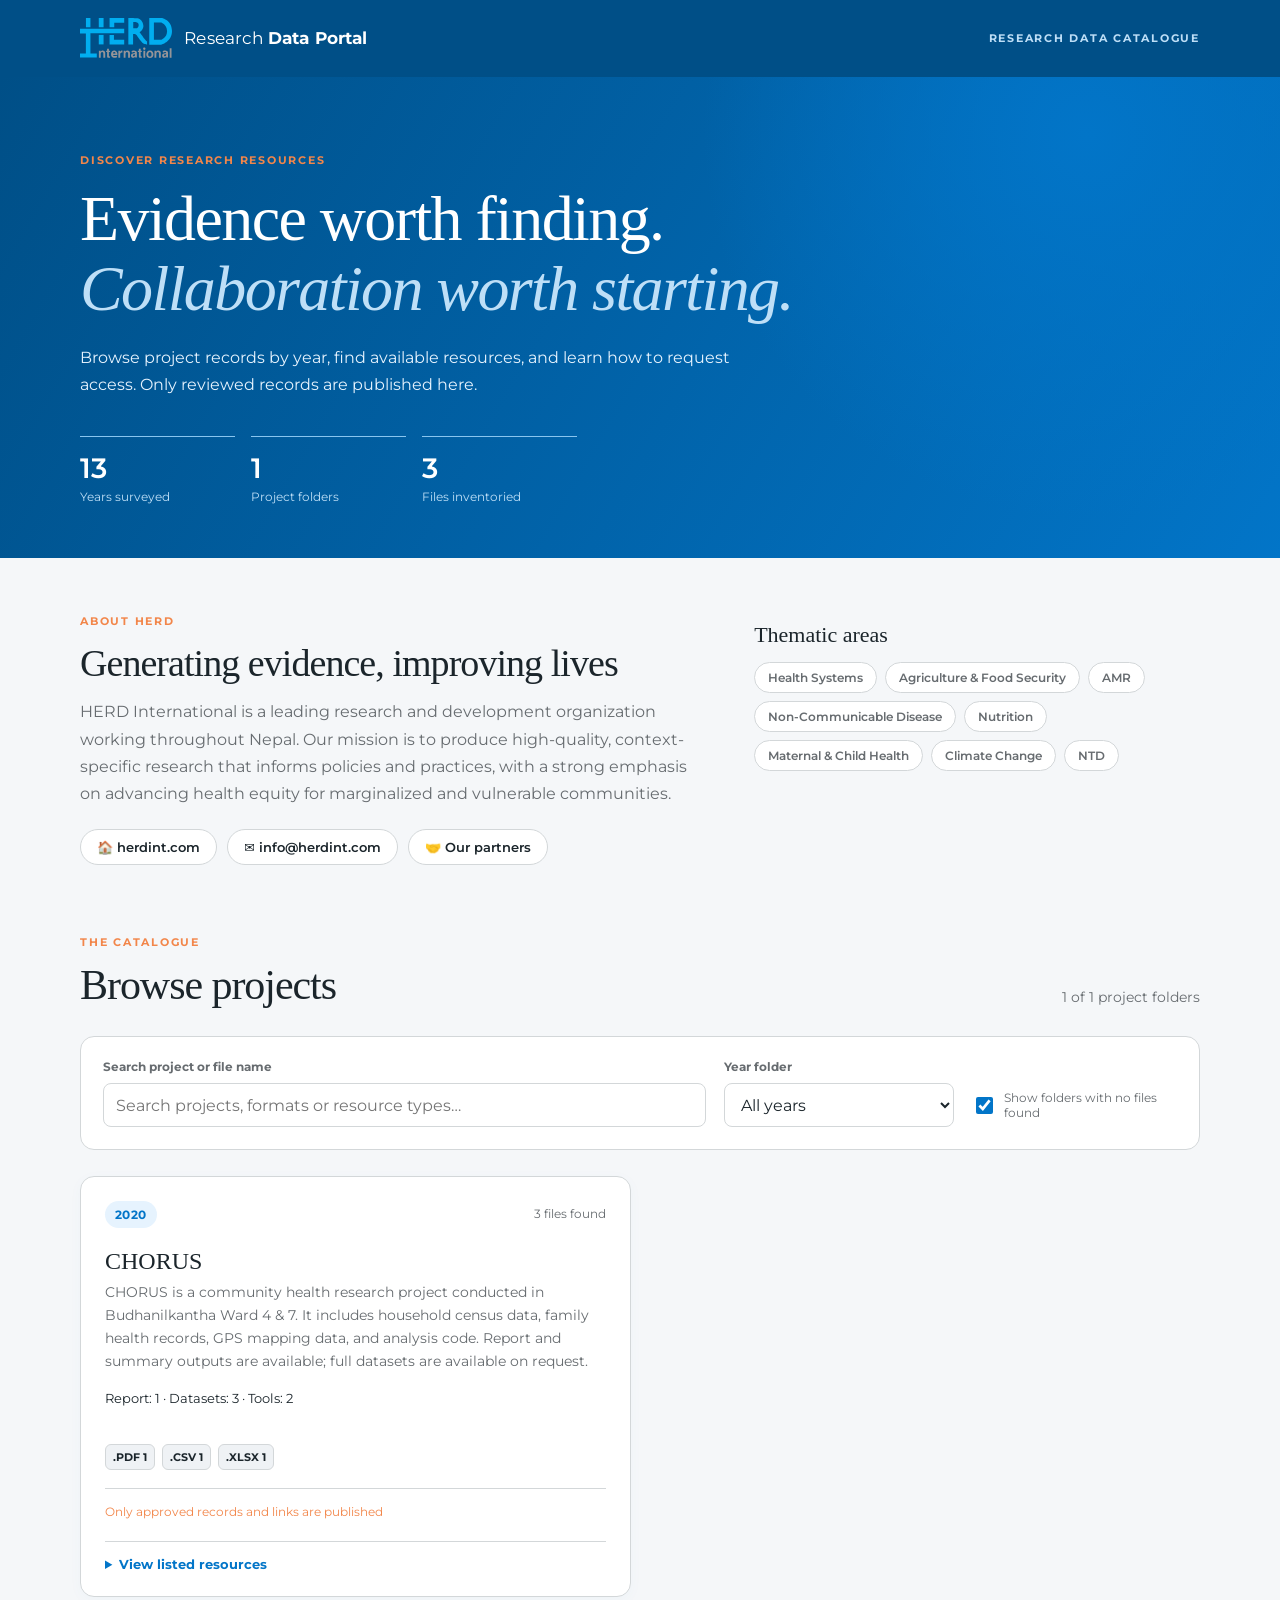
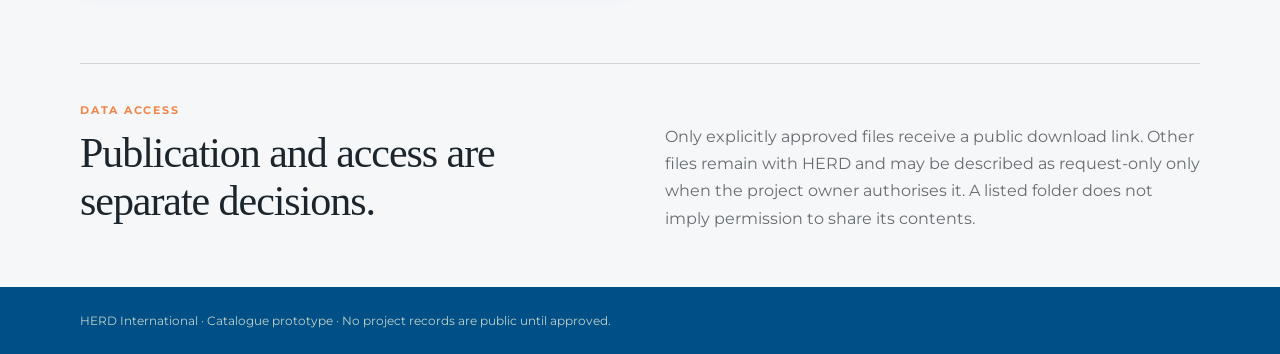
==== index.html @ 702ca61f "Update index.html" ====
<!doctype html>
<html lang="en">
<head>
  <meta charset="utf-8">
  <meta name="viewport" content="width=device-width, initial-scale=1">
  <meta name="description" content="Browse approved HERD International research data resources by year and project.">
  <meta name="robots" content="noindex, nofollow">
  <title>Data catalogue | HERD International</title>
  <link rel="preconnect" href="https://fonts.googleapis.com"><link rel="preconnect" href="https://fonts.gstatic.com" crossorigin><link href="https://fonts.googleapis.com/css2?family=Montserrat:wght@400;500;600;700&display=swap" rel="stylesheet">
  <link rel="stylesheet" href="./styles.css">
  <script src="./catalog.js" defer></script>
  <script src="./app.js" defer></script>
</head>
<body>
  <header class="site-header">
    <div class="wrap header-row">
      <div class="brand"><img class="brand-logo" src="./logo.svg" alt="HERD International logo" width="120"><span>Research <strong>Data Portal</strong></span></div>
      <span class="eyebrow">Research data catalogue</span>
    </div>
  </header>

  <main>
    <section class="hero">
      <div class="wrap">
        <span class="kicker">Discover research resources</span>
        <h1>Evidence worth finding.<br><em>Collaboration worth starting.</em></h1>
        <p>Browse project records by year, find available resources, and learn how to request access. Only reviewed records are published here.</p>
        <div id="review-notice" class="review-notice" hidden><strong>Internal review preview — not for publication.</strong> Folder labels and file names below have not been approved for public display. No files are linked or downloadable.</div>
        <div class="stats" aria-label="Catalogue summary">
          <div><strong id="year-count">0</strong><span>Years surveyed</span></div>
          <div><strong id="project-count">0</strong><span>Project folders</span></div>
          <div><strong id="file-count">0</strong><span>Files inventoried</span></div>
        </div>
      </div>
    </section>

    <section class="about wrap" aria-labelledby="about-title">
      <div><span class="kicker dark">ABOUT HERD</span>
        <h2 id="about-title">Generating evidence, improving lives</h2>
        <p class="about-text">HERD International is a leading research and development organization working throughout Nepal. Our mission is to produce high-quality, context-specific research that informs policies and practices, with a strong emphasis on advancing health equity for marginalized and vulnerable communities.</p>
        <div class="link-row">
          <a class="btn-link" href="https://herdint.com" target="_blank" rel="noopener noreferrer">🏠 herdint.com</a>
          <a class="btn-link" href="mailto:info@herdint.com">✉️ info@herdint.com</a>
          <a class="btn-link" href="https://herdint.com/partner/" target="_blank" rel="noopener noreferrer">🤝 Our partners</a>
        </div>
      </div>
      <div class="theme-areas">
        <h3>Thematic areas</h3>
        <div class="tags">
          <span class="tag">Health Systems</span><span class="tag">Agriculture & Food Security</span><span class="tag">AMR</span><span class="tag">Non-Communicable Disease</span><span class="tag">Nutrition</span><span class="tag">Maternal & Child Health</span><span class="tag">Climate Change</span><span class="tag">NTD</span>
        </div>
      </div>
    </section>

    <section class="catalogue wrap" aria-labelledby="browse-title">
      <div class="section-heading">
        <div><span class="kicker dark">THE CATALOGUE</span><h2 id="browse-title">Browse projects</h2></div>
        <p id="result-count" role="status" aria-live="polite"></p>
      </div>
      <div class="filters">
        <label for="search">Search project or file name <span class="review-only" hidden>(internal preview)</span></label>
        <input id="search" type="search" placeholder="Search projects, formats or resource types…" autocomplete="off">
        <label for="year">Year folder</label>
        <select id="year"><option value="">All years</option></select>
        <label class="check"><input id="include-empty" type="checkbox" checked><span>Show folders with no files found</span></label>
      </div>
      <div id="project-list" class="project-grid"></div>
      <div id="empty-state" class="empty-state" hidden>
        <h3>No matching project records</h3>
        <p>Try a different search or year. Public listings are added only after HERD approval.</p>
      </div>
    </section>

    <section class="access-note wrap" aria-labelledby="access-title">
      <div><span class="kicker dark">DATA ACCESS</span><h2 id="access-title">Publication and access are separate decisions.</h2></div>
      <p>Only explicitly approved files receive a public download link. Other files remain with HERD and may be described as request-only only when the project owner authorises it. A listed folder does not imply permission to share its contents.</p>
    </section>
  </main>

  <footer class="site-footer"><div class="wrap">HERD International · Catalogue prototype · No project records are public until approved.</div></footer>
</body>
</html>
---- styles.css ----
:root{color-scheme:light;--ink:#1b252b;--muted:#676c70;--pine:#0275c8;--pine-dark:#004f87;--mint:#bedff7;--cream:#f5f7f9;--line:#d3d7d9;--white:#fff;--accent:#f2864a;font-family:Montserrat,"Segoe UI",system-ui,-apple-system,sans-serif}*{box-sizing:border-box}body{margin:0;background:var(--cream);color:var(--ink)}button,input,select{font:inherit}.wrap{width:min(1120px,calc(100% - 40px));margin-inline:auto}.site-header{background:var(--pine-dark);color:var(--white);border-bottom:1px solid #004f87}.header-row{display:flex;align-items:center;justify-content:space-between;min-height:76px;gap:24px}.brand{display:flex;align-items:center;gap:12px;font-size:17px;letter-spacing:.01em}.brand strong{font-weight:700}.brand-logo{height:40px;width:auto;display:block}.eyebrow,.kicker{text-transform:uppercase;letter-spacing:.16em;font-size:11px;font-weight:700}.eyebrow{color:#bedff7}.hero{background:radial-gradient(circle at 85% 12%,#0275c8 0,transparent 33%),linear-gradient(120deg,#004f87,#0275c8);color:var(--white);padding:72px 0 54px}.kicker{color:var(--accent)}h1,h2,h3,p{margin-top:0}h1,h2{font-family:Georgia,"Times New Roman",serif;letter-spacing:-.025em}h1{font-size:clamp(36px,5vw,64px);line-height:1.09;font-weight:500;margin:16px 0 20px}h1 em{color:var(--mint);font-weight:400}.hero p{max-width:650px;color:#e6f3fe;line-height:1.7}.review-notice{margin:28px 0 0;padding:15px 18px;border:1px solid #e4b663;border-radius:10px;background:#fff5da;color:#493a1c;max-width:830px;line-height:1.55}.stats{display:flex;flex-wrap:wrap;gap:16px;margin-top:38px}.stats div{min-width:155px;border-top:1px solid #89c5ef;padding:14px 18px 0 0;display:flex;flex-direction:column;gap:4px}.stats strong{font-size:28px;font-weight:600}.stats span{font-size:12px;color:#bedff7}.catalogue{padding-top:54px;padding-bottom:66px}.section-heading{display:flex;align-items:end;justify-content:space-between;gap:16px}.section-heading h2,.access-note h2{font-size:clamp(29px,3.3vw,42px);line-height:1.14;font-weight:500;margin:12px 0 0}.section-heading p{margin:0 0 4px;color:var(--muted);font-size:14px}.kicker.dark{color:#f2864a}.filters{display:grid;grid-template-columns:minmax(200px,2.1fr) minmax(150px,.8fr) auto;gap:9px 18px;align-items:end;background:var(--white);padding:22px;border:1px solid var(--line);border-radius:14px;margin:26px 0}.filters>label:not(.check){font-size:12px;font-weight:700;color:var(--muted);grid-row:1}.filters>label:first-child{grid-column:1}.filters>label[for=year]{grid-column:2}.filters input[type=search],.filters select{grid-row:2;height:44px;border:1px solid #d3d7d9;border-radius:8px;background:#fff;color:var(--ink);padding:0 12px;min-width:0;width:100%}.filters .check{grid-row:2;grid-column:3;display:flex;align-items:center;gap:8px;font-size:12px;color:var(--muted);min-height:44px;max-width:205px}.filters .check input{accent-color:var(--pine);width:17px;height:17px;flex:none}.project-grid{display:grid;grid-template-columns:repeat(2,minmax(0,1fr));gap:18px}.project-card{background:#fff;border:1px solid var(--line);border-radius:14px;box-shadow:0 3px 14px #0275c808;padding:24px;min-width:0}.card-top{display:flex;justify-content:space-between;align-items:start;gap:15px}.year-pill{display:inline-block;background:#e6f3fe;color:#0275c8;font-weight:700;font-size:12px;letter-spacing:.04em;padding:6px 10px;border-radius:100px}.file-total{font-size:12px;color:var(--muted);white-space:nowrap;padding-top:5px}.project-card h3{font-family:Georgia,serif;font-size:24px;line-height:1.2;margin:19px 0 5px;font-weight:500;overflow-wrap:anywhere}.folder-label{font-size:12px;color:var(--muted);margin:0 0 18px}.project-desc{font-size:14px;color:var(--muted);line-height:1.65;margin:0 0 16px}.resource-line{font-size:13px;color:var(--ink);line-height:1.5;min-height:40px}.resource-line.muted{color:var(--muted)}.type-list{display:flex;gap:7px;flex-wrap:wrap;margin:15px 0 0}.type-tag{background:#eff2f5;border:1px solid #d3d7d9;border-radius:6px;color:#1b252b;font-size:11px;font-weight:700;padding:5px 7px}.card-foot{border-top:1px solid var(--line);padding-top:15px;margin-top:18px;display:flex;align-items:center;justify-content:space-between;gap:8px;color:#f2864a;font-size:12px}.card-foot span{line-height:1.4}.card-foot details{max-width:100%}.card-foot summary{cursor:pointer;color:#0275c8;font-weight:700;white-space:nowrap}.file-list{list-style:none;padding:6px 0 0;margin:0;max-height:260px;overflow:auto}.file-list li{border-top:1px solid var(--line);padding:10px 0;font-size:12px;overflow-wrap:anywhere}.file-list strong{display:block;font-weight:600}.file-list small{color:var(--muted);display:block;margin-top:4px}.file-section{margin-top:20px;border-top:1px solid var(--line);padding-top:14px}.file-section summary{color:#0275c8;cursor:pointer;font-weight:700;font-size:13px}.empty-state{text-align:center;background:#fff;border:1px dashed #d3d7d9;padding:45px 20px;border-radius:12px}.empty-state p{color:var(--muted)}.access-note{display:grid;grid-template-columns:1fr 1fr;gap:50px;border-top:1px solid var(--line);padding-top:35px;padding-bottom:55px}.access-note p{color:var(--muted);line-height:1.7;margin:24px 0 0}.site-footer{background:var(--pine-dark);color:#bfd2c7;padding:26px 0;font-size:12px}.about{display:grid;grid-template-columns:1.4fr 1fr;gap:50px;padding-top:52px;padding-bottom:12px}.about h2{font-size:clamp(26px,3vw,38px);line-height:1.2;font-weight:500;margin:12px 0}.about-text{color:var(--muted);line-height:1.7;margin:0 0 22px;max-width:640px}.link-row{display:flex;flex-wrap:wrap;gap:10px}.btn-link{display:inline-block;background:#fff;border:1px solid var(--line);border-radius:999px;padding:9px 16px;font-size:13px;text-decoration:none;color:var(--ink);font-weight:600}.btn-link:hover{border-color:var(--pine);color:var(--pine)}.theme-areas h3{font-family:Georgia,serif;font-size:22px;font-weight:500;margin:12px 0 14px}.tags{display:flex;flex-wrap:wrap;gap:8px}.tag{background:#fff;border:1px solid var(--line);border-radius:999px;padding:7px 13px;font-size:12px;font-weight:600;color:var(--muted)}@media(max-width:720px){.header-row{min-height:68px}.eyebrow{display:none}.hero{padding:50px 0 42px}.filters{grid-template-columns:1fr;gap:8px}.filters>label:first-child,.filters>label[for=year],.filters .check{grid-column:1;grid-row:auto}.filters>label:not(.check),.filters input[type=search],.filters select{grid-row:auto}.filters .check{max-width:none}.project-grid,.access-note,.about{grid-template-columns:1fr}.access-note{gap:0}.access-note p{margin-top:16px}.section-heading{align-items:start;flex-direction:column}}
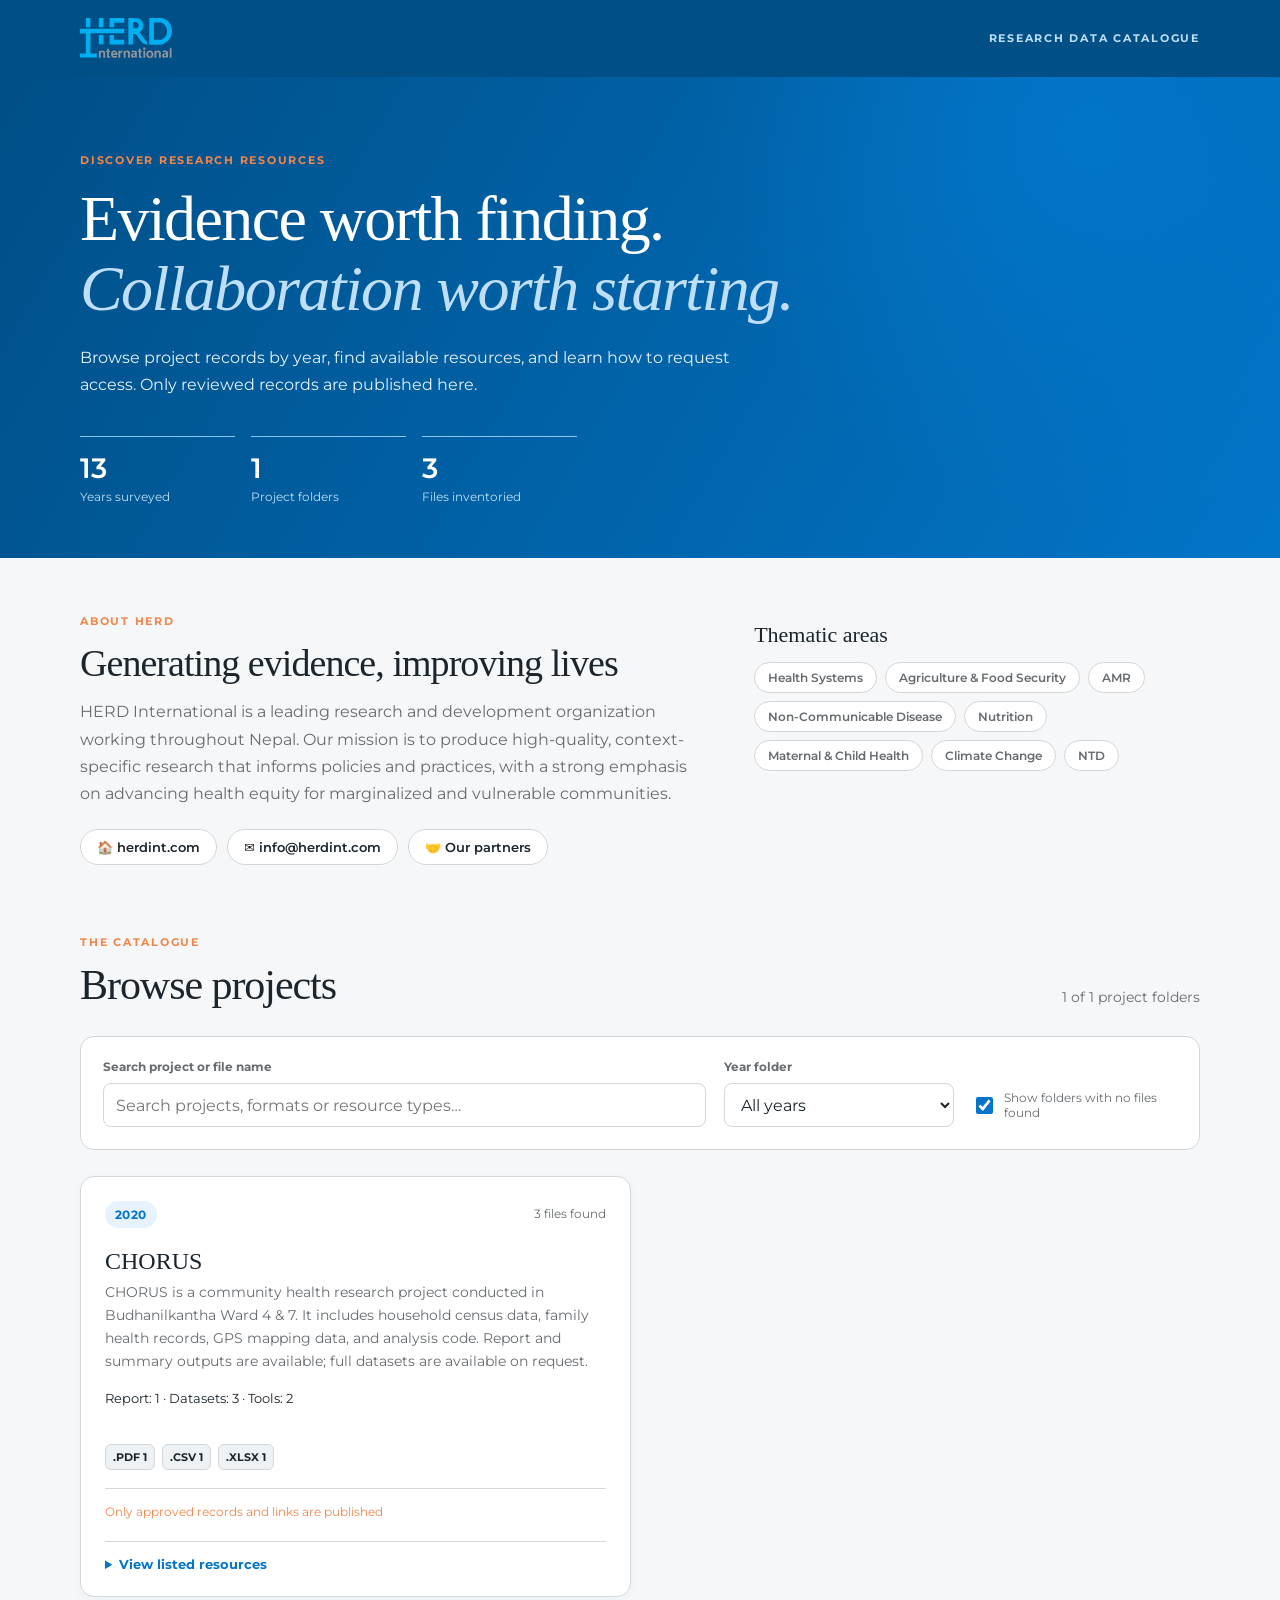
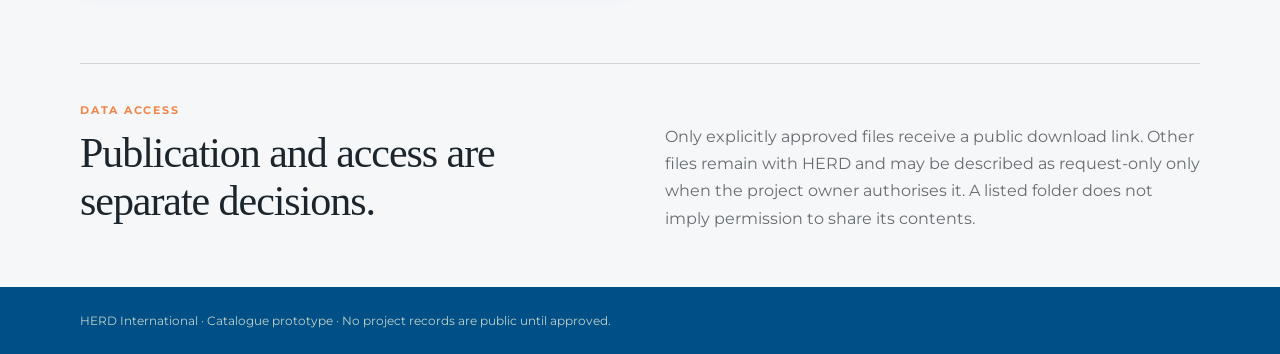
==== commit 41565fa2: "Update index.html" ====
--- a/index.html
+++ b/index.html
@@ -14,7 +14,7 @@
 <body>
   <header class="site-header">
     <div class="wrap header-row">
-      <div class="brand"><img class="brand-logo" src="./logo.svg" alt="HERD International logo" width="120"><span>Research <strong>Data Portal</strong></span></div>
+      <div class="brand"><img class="brand-logo" src="./logo.svg" alt="HERD International logo" width="120"></div>
       <span class="eyebrow">Research data catalogue</span>
     </div>
   </header>
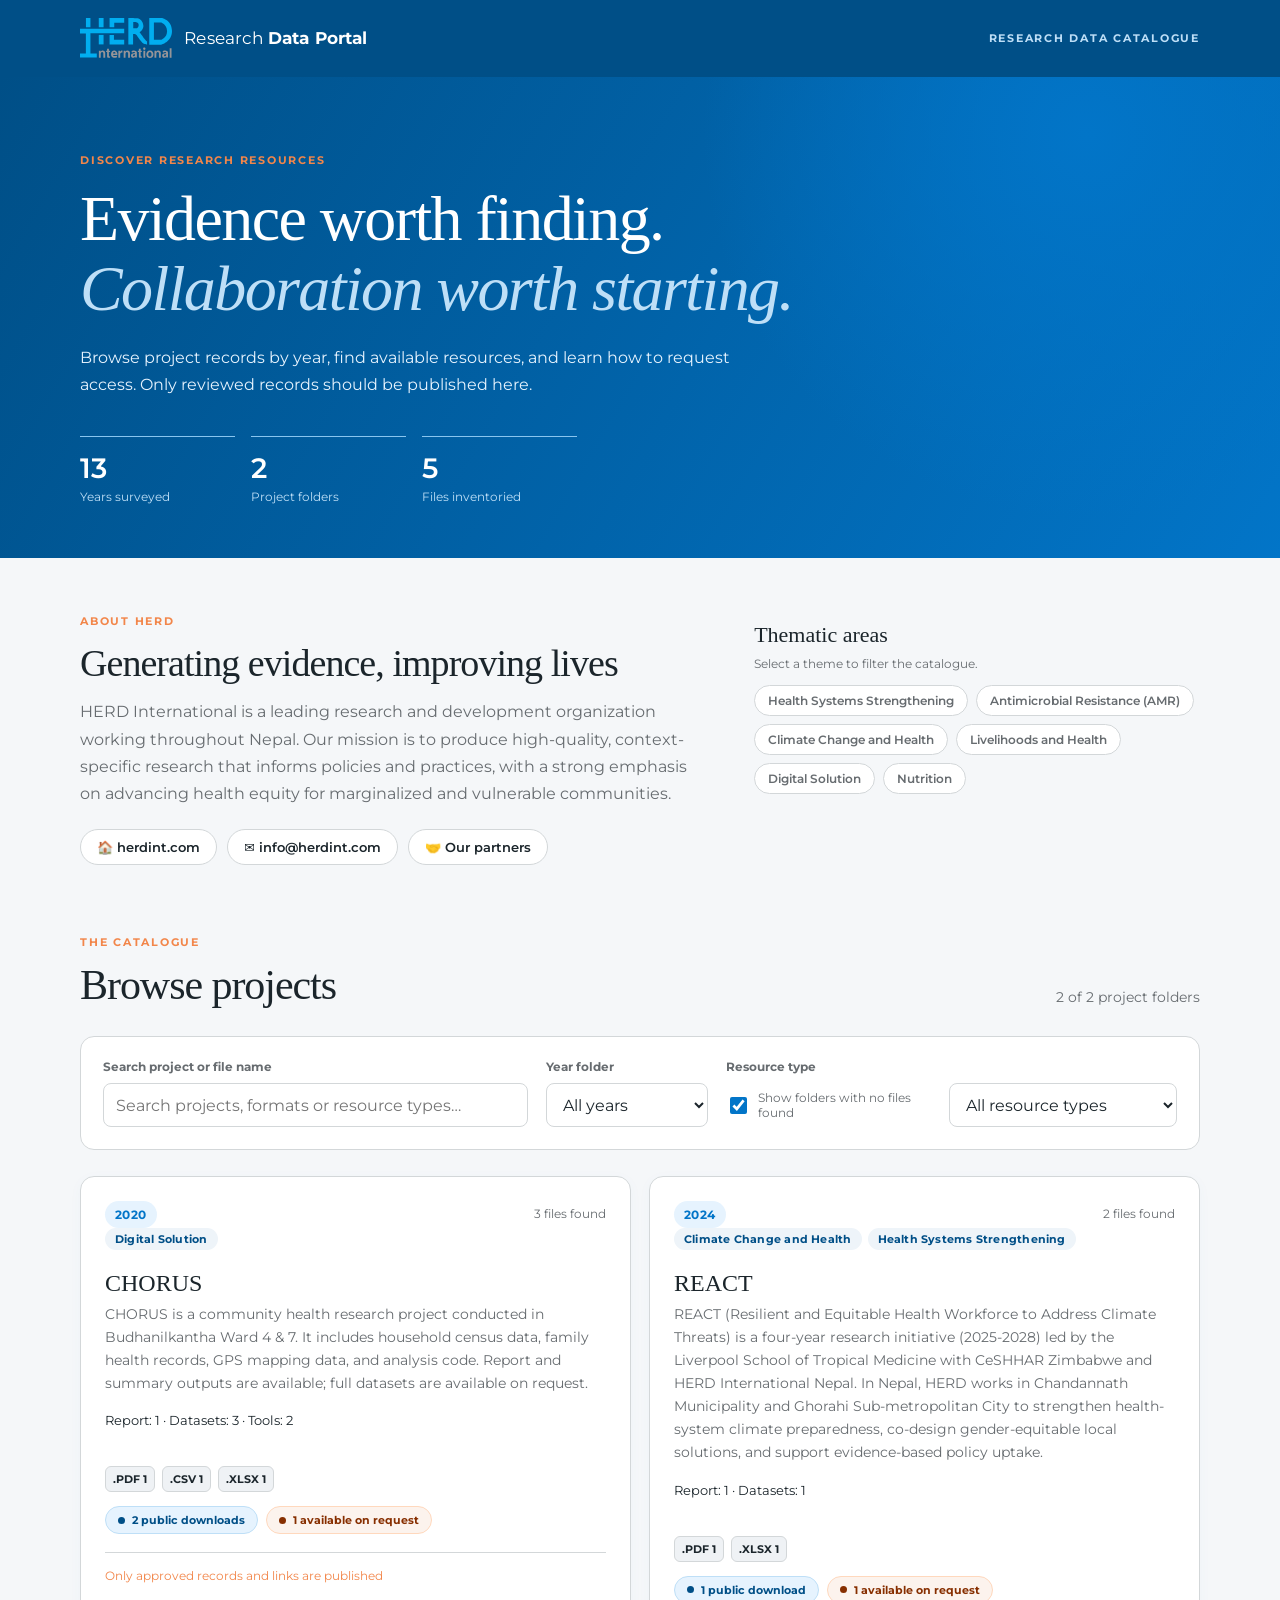
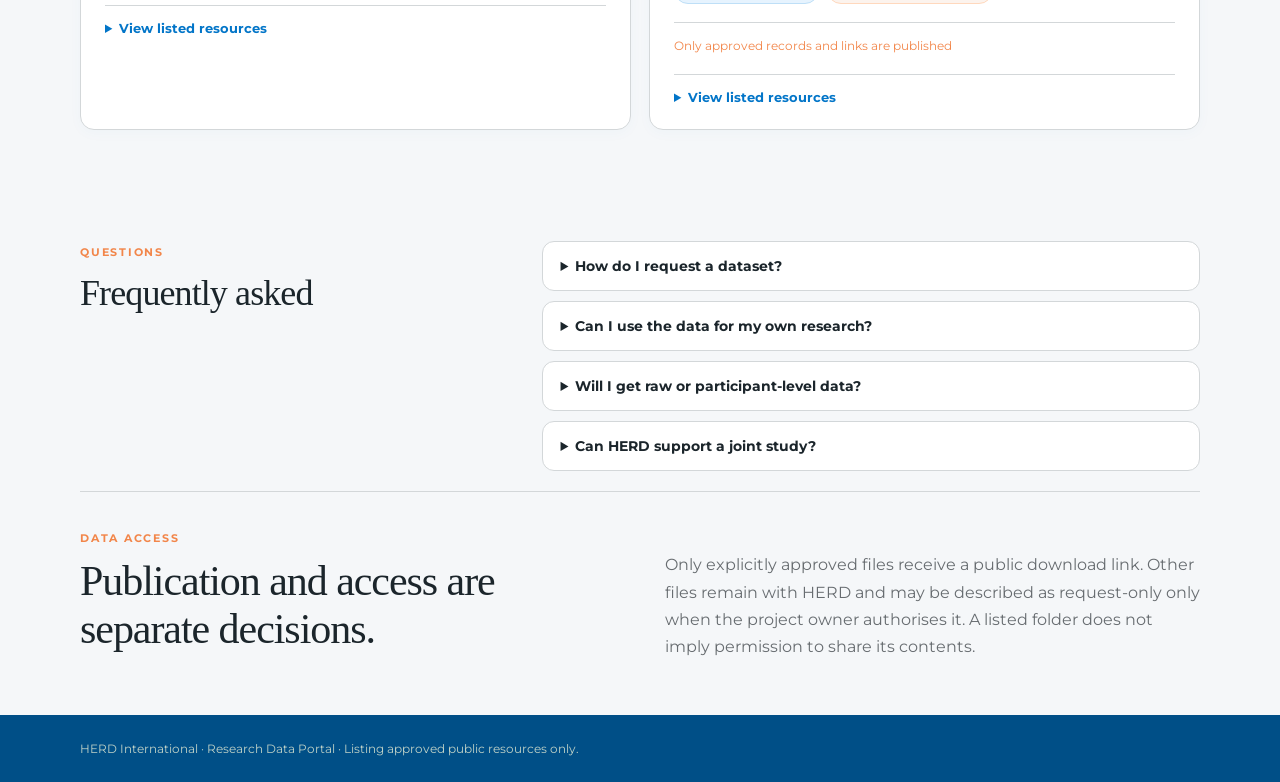
==== commit f7b79e32: "Add theme filter, resource-type filter, FAQ, access badges and REACT fixes" ====
--- a/index.html
+++ b/index.html
@@ -14,7 +14,7 @@
 <body>
   <header class="site-header">
     <div class="wrap header-row">
-      <div class="brand"><img class="brand-logo" src="./logo.svg" alt="HERD International logo" width="120"></div>
+      <div class="brand"><img class="brand-logo" src="./logo.svg" alt="HERD International logo" width="120"><span>Research <strong>Data Portal</strong></span></div>
       <span class="eyebrow">Research data catalogue</span>
     </div>
   </header>
@@ -24,7 +24,7 @@
       <div class="wrap">
         <span class="kicker">Discover research resources</span>
         <h1>Evidence worth finding.<br><em>Collaboration worth starting.</em></h1>
-        <p>Browse project records by year, find available resources, and learn how to request access. Only reviewed records are published here.</p>
+        <p>Browse project records by year, find available resources, and learn how to request access. Only reviewed records should be published here.</p>
         <div id="review-notice" class="review-notice" hidden><strong>Internal review preview — not for publication.</strong> Folder labels and file names below have not been approved for public display. No files are linked or downloadable.</div>
         <div class="stats" aria-label="Catalogue summary">
           <div><strong id="year-count">0</strong><span>Years surveyed</span></div>
@@ -46,8 +46,14 @@
       </div>
       <div class="theme-areas">
         <h3>Thematic areas</h3>
-        <div class="tags">
-          <span class="tag">Health Systems</span><span class="tag">Agriculture & Food Security</span><span class="tag">AMR</span><span class="tag">Non-Communicable Disease</span><span class="tag">Nutrition</span><span class="tag">Maternal & Child Health</span><span class="tag">Climate Change</span><span class="tag">NTD</span>
+        <p class="theme-hint">Select a theme to filter the catalogue.</p>
+        <div class="tags" id="theme-tags">
+          <button class="tag" type="button" data-theme="Health Systems Strengthening">Health Systems Strengthening</button>
+          <button class="tag" type="button" data-theme="Antimicrobial Resistance (AMR)">Antimicrobial Resistance (AMR)</button>
+          <button class="tag" type="button" data-theme="Climate Change and Health">Climate Change and Health</button>
+          <button class="tag" type="button" data-theme="Livelihoods and Health">Livelihoods and Health</button>
+          <button class="tag" type="button" data-theme="Digital Solution">Digital Solution</button>
+          <button class="tag" type="button" data-theme="Nutrition">Nutrition</button>
         </div>
       </div>
     </section>
@@ -62,6 +68,8 @@
         <input id="search" type="search" placeholder="Search projects, formats or resource types…" autocomplete="off">
         <label for="year">Year folder</label>
         <select id="year"><option value="">All years</option></select>
+        <label for="type">Resource type</label>
+        <select id="type"><option value="">All resource types</option></select>
         <label class="check"><input id="include-empty" type="checkbox" checked><span>Show folders with no files found</span></label>
       </div>
       <div id="project-list" class="project-grid"></div>
@@ -71,12 +79,22 @@
       </div>
     </section>
 
+    <section class="faq wrap" aria-labelledby="faq-title">
+      <div><span class="kicker dark">QUESTIONS</span><h2 id="faq-title">Frequently asked</h2></div>
+      <div class="faq-list">
+        <details><summary>How do I request a dataset?</summary><p>Click <strong>Request access</strong> next to the dataset and complete the short form. HERD's data team reviews the request and replies within a few working days.</p></details>
+        <details><summary>Can I use the data for my own research?</summary><p>Yes, once access is approved. Please cite the project and HERD International, and follow any conditions agreed at the time of approval.</p></details>
+        <details><summary>Will I get raw or participant-level data?</summary><p>Datasets are shared in the form approved by the project owner, which may be de-identified or aggregated. Sensitive and identifiable data are rarely released.</p></details>
+        <details><summary>Can HERD support a joint study?</summary><p>Yes. Use the partner or contact links above, or email <a href="mailto:info@herdint.com">info@herdint.com</a> with a short concept note.</p></details>
+      </div>
+    </section>
+
     <section class="access-note wrap" aria-labelledby="access-title">
       <div><span class="kicker dark">DATA ACCESS</span><h2 id="access-title">Publication and access are separate decisions.</h2></div>
       <p>Only explicitly approved files receive a public download link. Other files remain with HERD and may be described as request-only only when the project owner authorises it. A listed folder does not imply permission to share its contents.</p>
     </section>
   </main>
 
-  <footer class="site-footer"><div class="wrap">HERD International · Catalogue prototype · No project records are public until approved.</div></footer>
+  <footer class="site-footer"><div class="wrap">HERD International · Research Data Portal · Listing approved public resources only.</div></footer>
 </body>
 </html>
--- a/styles.css
+++ b/styles.css
@@ -1 +1 @@
-:root{color-scheme:light;--ink:#1b252b;--muted:#676c70;--pine:#0275c8;--pine-dark:#004f87;--mint:#bedff7;--cream:#f5f7f9;--line:#d3d7d9;--white:#fff;--accent:#f2864a;font-family:Montserrat,"Segoe UI",system-ui,-apple-system,sans-serif}*{box-sizing:border-box}body{margin:0;background:var(--cream);color:var(--ink)}button,input,select{font:inherit}.wrap{width:min(1120px,calc(100% - 40px));margin-inline:auto}.site-header{background:var(--pine-dark);color:var(--white);border-bottom:1px solid #004f87}.header-row{display:flex;align-items:center;justify-content:space-between;min-height:76px;gap:24px}.brand{display:flex;align-items:center;gap:12px;font-size:17px;letter-spacing:.01em}.brand strong{font-weight:700}.brand-logo{height:40px;width:auto;display:block}.eyebrow,.kicker{text-transform:uppercase;letter-spacing:.16em;font-size:11px;font-weight:700}.eyebrow{color:#bedff7}.hero{background:radial-gradient(circle at 85% 12%,#0275c8 0,transparent 33%),linear-gradient(120deg,#004f87,#0275c8);color:var(--white);padding:72px 0 54px}.kicker{color:var(--accent)}h1,h2,h3,p{margin-top:0}h1,h2{font-family:Georgia,"Times New Roman",serif;letter-spacing:-.025em}h1{font-size:clamp(36px,5vw,64px);line-height:1.09;font-weight:500;margin:16px 0 20px}h1 em{color:var(--mint);font-weight:400}.hero p{max-width:650px;color:#e6f3fe;line-height:1.7}.review-notice{margin:28px 0 0;padding:15px 18px;border:1px solid #e4b663;border-radius:10px;background:#fff5da;color:#493a1c;max-width:830px;line-height:1.55}.stats{display:flex;flex-wrap:wrap;gap:16px;margin-top:38px}.stats div{min-width:155px;border-top:1px solid #89c5ef;padding:14px 18px 0 0;display:flex;flex-direction:column;gap:4px}.stats strong{font-size:28px;font-weight:600}.stats span{font-size:12px;color:#bedff7}.catalogue{padding-top:54px;padding-bottom:66px}.section-heading{display:flex;align-items:end;justify-content:space-between;gap:16px}.section-heading h2,.access-note h2{font-size:clamp(29px,3.3vw,42px);line-height:1.14;font-weight:500;margin:12px 0 0}.section-heading p{margin:0 0 4px;color:var(--muted);font-size:14px}.kicker.dark{color:#f2864a}.filters{display:grid;grid-template-columns:minmax(200px,2.1fr) minmax(150px,.8fr) auto;gap:9px 18px;align-items:end;background:var(--white);padding:22px;border:1px solid var(--line);border-radius:14px;margin:26px 0}.filters>label:not(.check){font-size:12px;font-weight:700;color:var(--muted);grid-row:1}.filters>label:first-child{grid-column:1}.filters>label[for=year]{grid-column:2}.filters input[type=search],.filters select{grid-row:2;height:44px;border:1px solid #d3d7d9;border-radius:8px;background:#fff;color:var(--ink);padding:0 12px;min-width:0;width:100%}.filters .check{grid-row:2;grid-column:3;display:flex;align-items:center;gap:8px;font-size:12px;color:var(--muted);min-height:44px;max-width:205px}.filters .check input{accent-color:var(--pine);width:17px;height:17px;flex:none}.project-grid{display:grid;grid-template-columns:repeat(2,minmax(0,1fr));gap:18px}.project-card{background:#fff;border:1px solid var(--line);border-radius:14px;box-shadow:0 3px 14px #0275c808;padding:24px;min-width:0}.card-top{display:flex;justify-content:space-between;align-items:start;gap:15px}.year-pill{display:inline-block;background:#e6f3fe;color:#0275c8;font-weight:700;font-size:12px;letter-spacing:.04em;padding:6px 10px;border-radius:100px}.file-total{font-size:12px;color:var(--muted);white-space:nowrap;padding-top:5px}.project-card h3{font-family:Georgia,serif;font-size:24px;line-height:1.2;margin:19px 0 5px;font-weight:500;overflow-wrap:anywhere}.folder-label{font-size:12px;color:var(--muted);margin:0 0 18px}.project-desc{font-size:14px;color:var(--muted);line-height:1.65;margin:0 0 16px}.resource-line{font-size:13px;color:var(--ink);line-height:1.5;min-height:40px}.resource-line.muted{color:var(--muted)}.type-list{display:flex;gap:7px;flex-wrap:wrap;margin:15px 0 0}.type-tag{background:#eff2f5;border:1px solid #d3d7d9;border-radius:6px;color:#1b252b;font-size:11px;font-weight:700;padding:5px 7px}.card-foot{border-top:1px solid var(--line);padding-top:15px;margin-top:18px;display:flex;align-items:center;justify-content:space-between;gap:8px;color:#f2864a;font-size:12px}.card-foot span{line-height:1.4}.card-foot details{max-width:100%}.card-foot summary{cursor:pointer;color:#0275c8;font-weight:700;white-space:nowrap}.file-list{list-style:none;padding:6px 0 0;margin:0;max-height:260px;overflow:auto}.file-list li{border-top:1px solid var(--line);padding:10px 0;font-size:12px;overflow-wrap:anywhere}.file-list strong{display:block;font-weight:600}.file-list small{color:var(--muted);display:block;margin-top:4px}.file-section{margin-top:20px;border-top:1px solid var(--line);padding-top:14px}.file-section summary{color:#0275c8;cursor:pointer;font-weight:700;font-size:13px}.empty-state{text-align:center;background:#fff;border:1px dashed #d3d7d9;padding:45px 20px;border-radius:12px}.empty-state p{color:var(--muted)}.access-note{display:grid;grid-template-columns:1fr 1fr;gap:50px;border-top:1px solid var(--line);padding-top:35px;padding-bottom:55px}.access-note p{color:var(--muted);line-height:1.7;margin:24px 0 0}.site-footer{background:var(--pine-dark);color:#bfd2c7;padding:26px 0;font-size:12px}.about{display:grid;grid-template-columns:1.4fr 1fr;gap:50px;padding-top:52px;padding-bottom:12px}.about h2{font-size:clamp(26px,3vw,38px);line-height:1.2;font-weight:500;margin:12px 0}.about-text{color:var(--muted);line-height:1.7;margin:0 0 22px;max-width:640px}.link-row{display:flex;flex-wrap:wrap;gap:10px}.btn-link{display:inline-block;background:#fff;border:1px solid var(--line);border-radius:999px;padding:9px 16px;font-size:13px;text-decoration:none;color:var(--ink);font-weight:600}.btn-link:hover{border-color:var(--pine);color:var(--pine)}.theme-areas h3{font-family:Georgia,serif;font-size:22px;font-weight:500;margin:12px 0 14px}.tags{display:flex;flex-wrap:wrap;gap:8px}.tag{background:#fff;border:1px solid var(--line);border-radius:999px;padding:7px 13px;font-size:12px;font-weight:600;color:var(--muted)}@media(max-width:720px){.header-row{min-height:68px}.eyebrow{display:none}.hero{padding:50px 0 42px}.filters{grid-template-columns:1fr;gap:8px}.filters>label:first-child,.filters>label[for=year],.filters .check{grid-column:1;grid-row:auto}.filters>label:not(.check),.filters input[type=search],.filters select{grid-row:auto}.filters .check{max-width:none}.project-grid,.access-note,.about{grid-template-columns:1fr}.access-note{gap:0}.access-note p{margin-top:16px}.section-heading{align-items:start;flex-direction:column}}+:root{color-scheme:light;--ink:#1b252b;--muted:#676c70;--pine:#0275c8;--pine-dark:#004f87;--mint:#bedff7;--cream:#f5f7f9;--line:#d3d7d9;--white:#fff;--accent:#f2864a;font-family:Montserrat,"Segoe UI",system-ui,-apple-system,sans-serif}*{box-sizing:border-box}body{margin:0;background:var(--cream);color:var(--ink)}button,input,select{font:inherit}.wrap{width:min(1120px,calc(100% - 40px));margin-inline:auto}.site-header{background:var(--pine-dark);color:var(--white);border-bottom:1px solid #004f87}.header-row{display:flex;align-items:center;justify-content:space-between;min-height:76px;gap:24px}.brand{display:flex;align-items:center;gap:12px;font-size:17px;letter-spacing:.01em}.brand strong{font-weight:700}.brand-logo{height:40px;width:auto;display:block}.eyebrow,.kicker{text-transform:uppercase;letter-spacing:.16em;font-size:11px;font-weight:700}.eyebrow{color:#bedff7}.hero{background:radial-gradient(circle at 85% 12%,#0275c8 0,transparent 33%),linear-gradient(120deg,#004f87,#0275c8);color:var(--white);padding:72px 0 54px}.kicker{color:var(--accent)}h1,h2,h3,p{margin-top:0}h1,h2{font-family:Georgia,"Times New Roman",serif;letter-spacing:-.025em}h1{font-size:clamp(36px,5vw,64px);line-height:1.09;font-weight:500;margin:16px 0 20px}h1 em{color:var(--mint);font-weight:400}.hero p{max-width:650px;color:#e6f3fe;line-height:1.7}.review-notice{margin:28px 0 0;padding:15px 18px;border:1px solid #e4b663;border-radius:10px;background:#fff5da;color:#493a1c;max-width:830px;line-height:1.55}.stats{display:flex;flex-wrap:wrap;gap:16px;margin-top:38px}.stats div{min-width:155px;border-top:1px solid #89c5ef;padding:14px 18px 0 0;display:flex;flex-direction:column;gap:4px}.stats strong{font-size:28px;font-weight:600}.stats span{font-size:12px;color:#bedff7}.catalogue{padding-top:54px;padding-bottom:66px}.section-heading{display:flex;align-items:end;justify-content:space-between;gap:16px}.section-heading h2,.access-note h2{font-size:clamp(29px,3.3vw,42px);line-height:1.14;font-weight:500;margin:12px 0 0}.section-heading p{margin:0 0 4px;color:var(--muted);font-size:14px}.kicker.dark{color:#f2864a}.filters{display:grid;grid-template-columns:minmax(200px,2.1fr) minmax(150px,.8fr) auto;gap:9px 18px;align-items:end;background:var(--white);padding:22px;border:1px solid var(--line);border-radius:14px;margin:26px 0}.filters>label:not(.check){font-size:12px;font-weight:700;color:var(--muted);grid-row:1}.filters>label:first-child{grid-column:1}.filters>label[for=year]{grid-column:2}.filters input[type=search],.filters select{grid-row:2;height:44px;border:1px solid #d3d7d9;border-radius:8px;background:#fff;color:var(--ink);padding:0 12px;min-width:0;width:100%}.filters .check{grid-row:2;grid-column:3;display:flex;align-items:center;gap:8px;font-size:12px;color:var(--muted);min-height:44px;max-width:205px}.filters .check input{accent-color:var(--pine);width:17px;height:17px;flex:none}.project-grid{display:grid;grid-template-columns:repeat(2,minmax(0,1fr));gap:18px}.project-card{background:#fff;border:1px solid var(--line);border-radius:14px;box-shadow:0 3px 14px #0275c808;padding:24px;min-width:0}.card-top{display:flex;justify-content:space-between;align-items:start;gap:15px}.year-pill{display:inline-block;background:#e6f3fe;color:#0275c8;font-weight:700;font-size:12px;letter-spacing:.04em;padding:6px 10px;border-radius:100px}.file-total{font-size:12px;color:var(--muted);white-space:nowrap;padding-top:5px}.project-card h3{font-family:Georgia,serif;font-size:24px;line-height:1.2;margin:19px 0 5px;font-weight:500;overflow-wrap:anywhere}.folder-label{font-size:12px;color:var(--muted);margin:0 0 18px}.project-desc{font-size:14px;color:var(--muted);line-height:1.65;margin:0 0 16px}.resource-line{font-size:13px;color:var(--ink);line-height:1.5;min-height:40px}.resource-line.muted{color:var(--muted)}.type-list{display:flex;gap:7px;flex-wrap:wrap;margin:15px 0 0}.type-tag{background:#eff2f5;border:1px solid #d3d7d9;border-radius:6px;color:#1b252b;font-size:11px;font-weight:700;padding:5px 7px}.card-foot{border-top:1px solid var(--line);padding-top:15px;margin-top:18px;display:flex;align-items:center;justify-content:space-between;gap:8px;color:#f2864a;font-size:12px}.card-foot span{line-height:1.4}.card-foot details{max-width:100%}.card-foot summary{cursor:pointer;color:#0275c8;font-weight:700;white-space:nowrap}.file-list{list-style:none;padding:6px 0 0;margin:0;max-height:260px;overflow:auto}.file-list li{border-top:1px solid var(--line);padding:10px 0;font-size:12px;overflow-wrap:anywhere}.file-list strong{display:block;font-weight:600}.file-list small{color:var(--muted);display:block;margin-top:4px}.file-section{margin-top:20px;border-top:1px solid var(--line);padding-top:14px}.file-section summary{color:#0275c8;cursor:pointer;font-weight:700;font-size:13px}.empty-state{text-align:center;background:#fff;border:1px dashed #d3d7d9;padding:45px 20px;border-radius:12px}.empty-state p{color:var(--muted)}.access-badges{display:flex;gap:8px;flex-wrap:wrap;margin-top:14px}.badge{display:inline-flex;align-items:center;gap:7px;font-size:11px;font-weight:700;border-radius:100px;padding:6px 12px;border:1px solid transparent}.badge::before{content:"";width:7px;height:7px;border-radius:50%;background:currentColor;flex:none}.badge.public{background:#e6f3fe;color:#004f87;border-color:#bedff7}.badge.request{background:#fcf3ed;color:#872f00;border-color:#ffd8bd}.theme-chips{display:flex;gap:6px;flex-wrap:wrap;margin:0 0 12px}.theme-chip{background:#eef4f9;color:#004f87;border-radius:100px;padding:4px 10px;font-size:11px;font-weight:700;letter-spacing:.02em}button.tag{cursor:pointer;font-family:inherit;transition:all .2s ease}button.tag:hover{border-color:var(--pine);color:var(--pine)}button.tag.active{background:var(--pine);border-color:var(--pine);color:#fff}.theme-hint{font-size:12px;color:var(--muted);margin:-6px 0 14px}.faq{display:grid;grid-template-columns:1fr 1.6fr;gap:50px;padding-top:45px;padding-bottom:10px}.faq h2{font-size:clamp(26px,3vw,36px);font-weight:500;margin:12px 0 0}.faq-list details{background:#fff;border:1px solid var(--line);border-radius:12px;padding:15px 18px;margin-bottom:10px}.faq-list summary{cursor:pointer;font-weight:700;font-size:14px;color:var(--ink)}.faq-list p{margin:12px 0 0;color:var(--muted);font-size:14px;line-height:1.65}.faq-list a{color:var(--pine)}.access-note{display:grid;grid-template-columns:1fr 1fr;gap:50px;border-top:1px solid var(--line);padding-top:35px;padding-bottom:55px}.access-note p{color:var(--muted);line-height:1.7;margin:24px 0 0}.site-footer{background:var(--pine-dark);color:#bfd2c7;padding:26px 0;font-size:12px}.about{display:grid;grid-template-columns:1.4fr 1fr;gap:50px;padding-top:52px;padding-bottom:12px}.about h2{font-size:clamp(26px,3vw,38px);line-height:1.2;font-weight:500;margin:12px 0}.about-text{color:var(--muted);line-height:1.7;margin:0 0 22px;max-width:640px}.link-row{display:flex;flex-wrap:wrap;gap:10px}.btn-link{display:inline-block;background:#fff;border:1px solid var(--line);border-radius:999px;padding:9px 16px;font-size:13px;text-decoration:none;color:var(--ink);font-weight:600}.btn-link:hover{border-color:var(--pine);color:var(--pine)}.theme-areas h3{font-family:Georgia,serif;font-size:22px;font-weight:500;margin:12px 0 14px}.tags{display:flex;flex-wrap:wrap;gap:8px}.tag{background:#fff;border:1px solid var(--line);border-radius:999px;padding:7px 13px;font-size:12px;font-weight:600;color:var(--muted)}@media(max-width:720px){.header-row{min-height:68px}.eyebrow{display:none}.hero{padding:50px 0 42px}.filters{grid-template-columns:1fr;gap:8px}.filters>label:first-child,.filters>label[for=year],.filters .check{grid-column:1;grid-row:auto}.filters>label:not(.check),.filters input[type=search],.filters select{grid-row:auto}.filters .check{max-width:none}.project-grid,.access-note,.about,.faq{grid-template-columns:1fr}.access-note,.faq{gap:0}.filters>label[for=type]{grid-column:3}.filters input[type=search]{grid-column:1;grid-row:2}.filters select#year{grid-column:2;grid-row:2}.filters select#type{grid-column:3;grid-row:2}.filters .check{grid-column:1/-1;grid-row:3}.access-note p{margin-top:16px}.section-heading{align-items:start;flex-direction:column}}
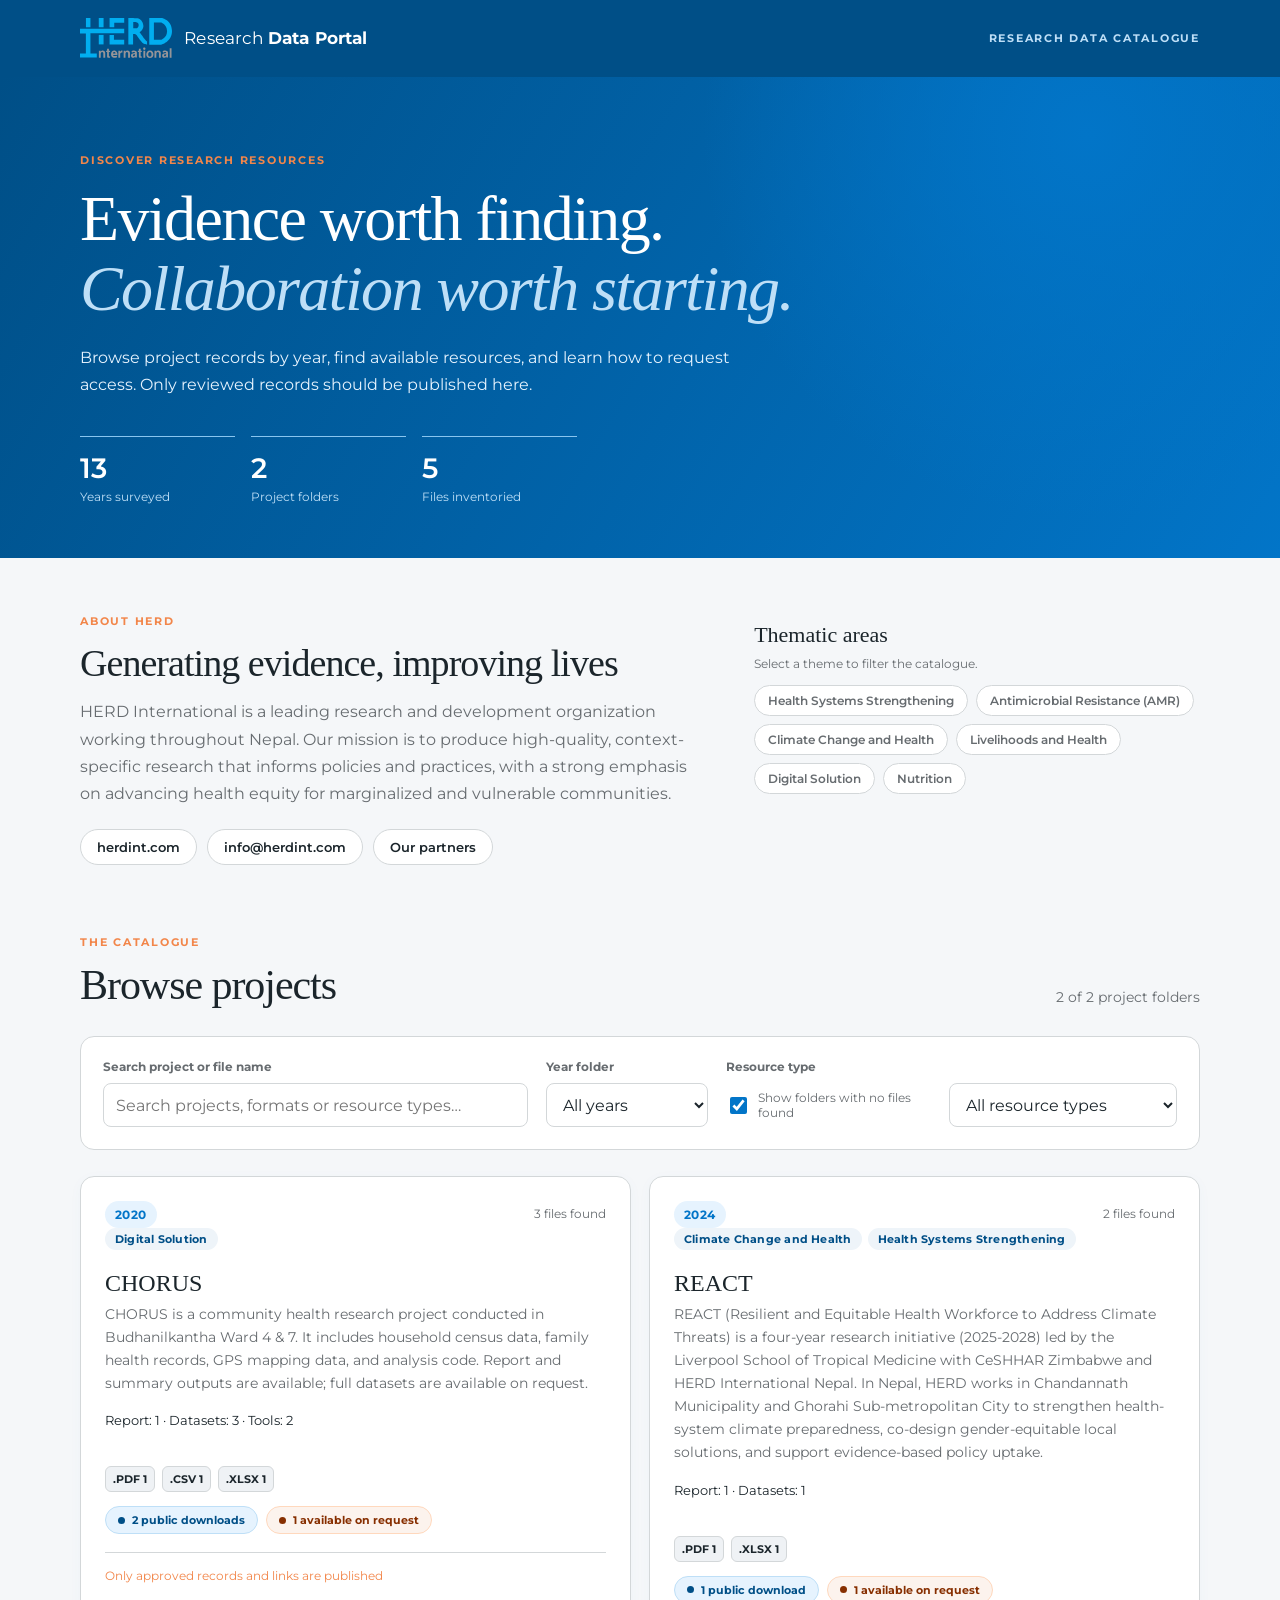
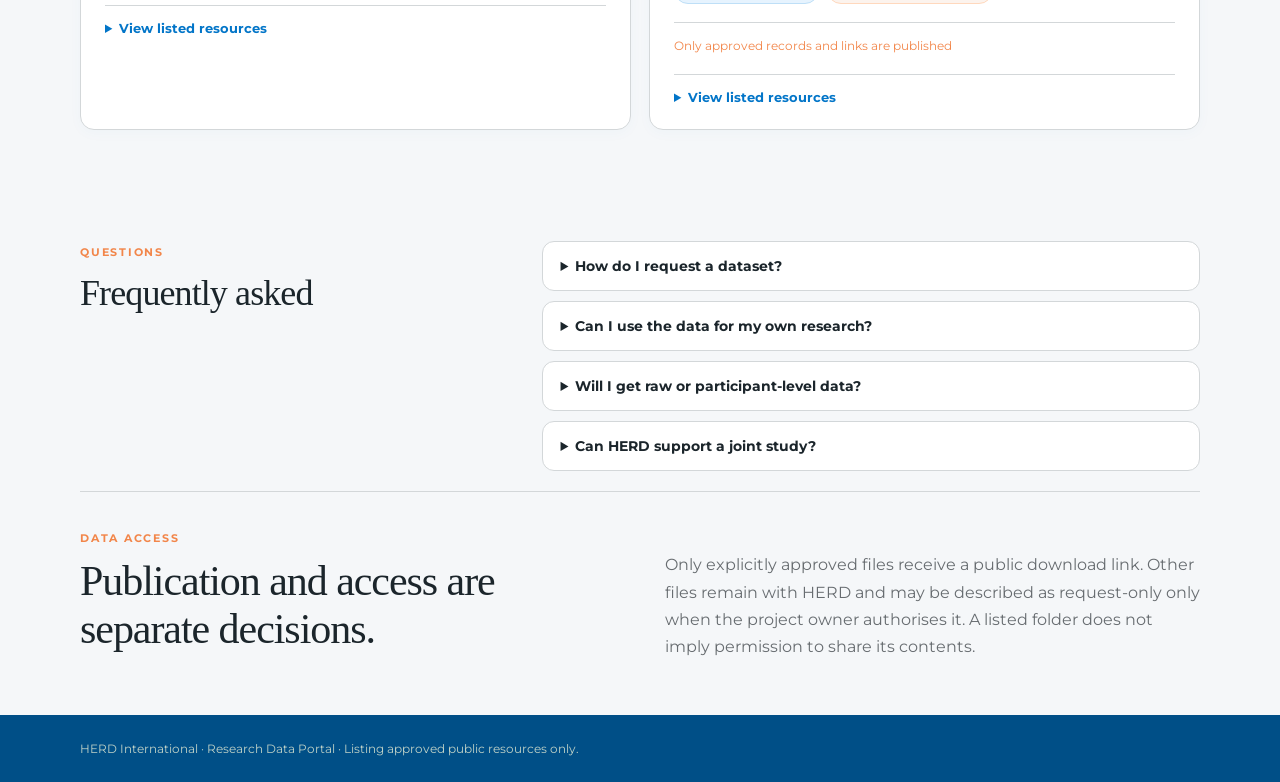
==== commit df25366a: "Update index.html" ====
--- a/index.html
+++ b/index.html
@@ -39,9 +39,9 @@
         <h2 id="about-title">Generating evidence, improving lives</h2>
         <p class="about-text">HERD International is a leading research and development organization working throughout Nepal. Our mission is to produce high-quality, context-specific research that informs policies and practices, with a strong emphasis on advancing health equity for marginalized and vulnerable communities.</p>
         <div class="link-row">
-          <a class="btn-link" href="https://herdint.com" target="_blank" rel="noopener noreferrer">🏠 herdint.com</a>
-          <a class="btn-link" href="mailto:info@herdint.com">✉️ info@herdint.com</a>
-          <a class="btn-link" href="https://herdint.com/partner/" target="_blank" rel="noopener noreferrer">🤝 Our partners</a>
+          <a class="btn-link" href="https://herdint.com" target="_blank" rel="noopener noreferrer">herdint.com</a>
+          <a class="btn-link" href="mailto:info@herdint.com">info@herdint.com</a>
+          <a class="btn-link" href="https://herdint.com/partner/" target="_blank" rel="noopener noreferrer">Our partners</a>
         </div>
       </div>
       <div class="theme-areas">
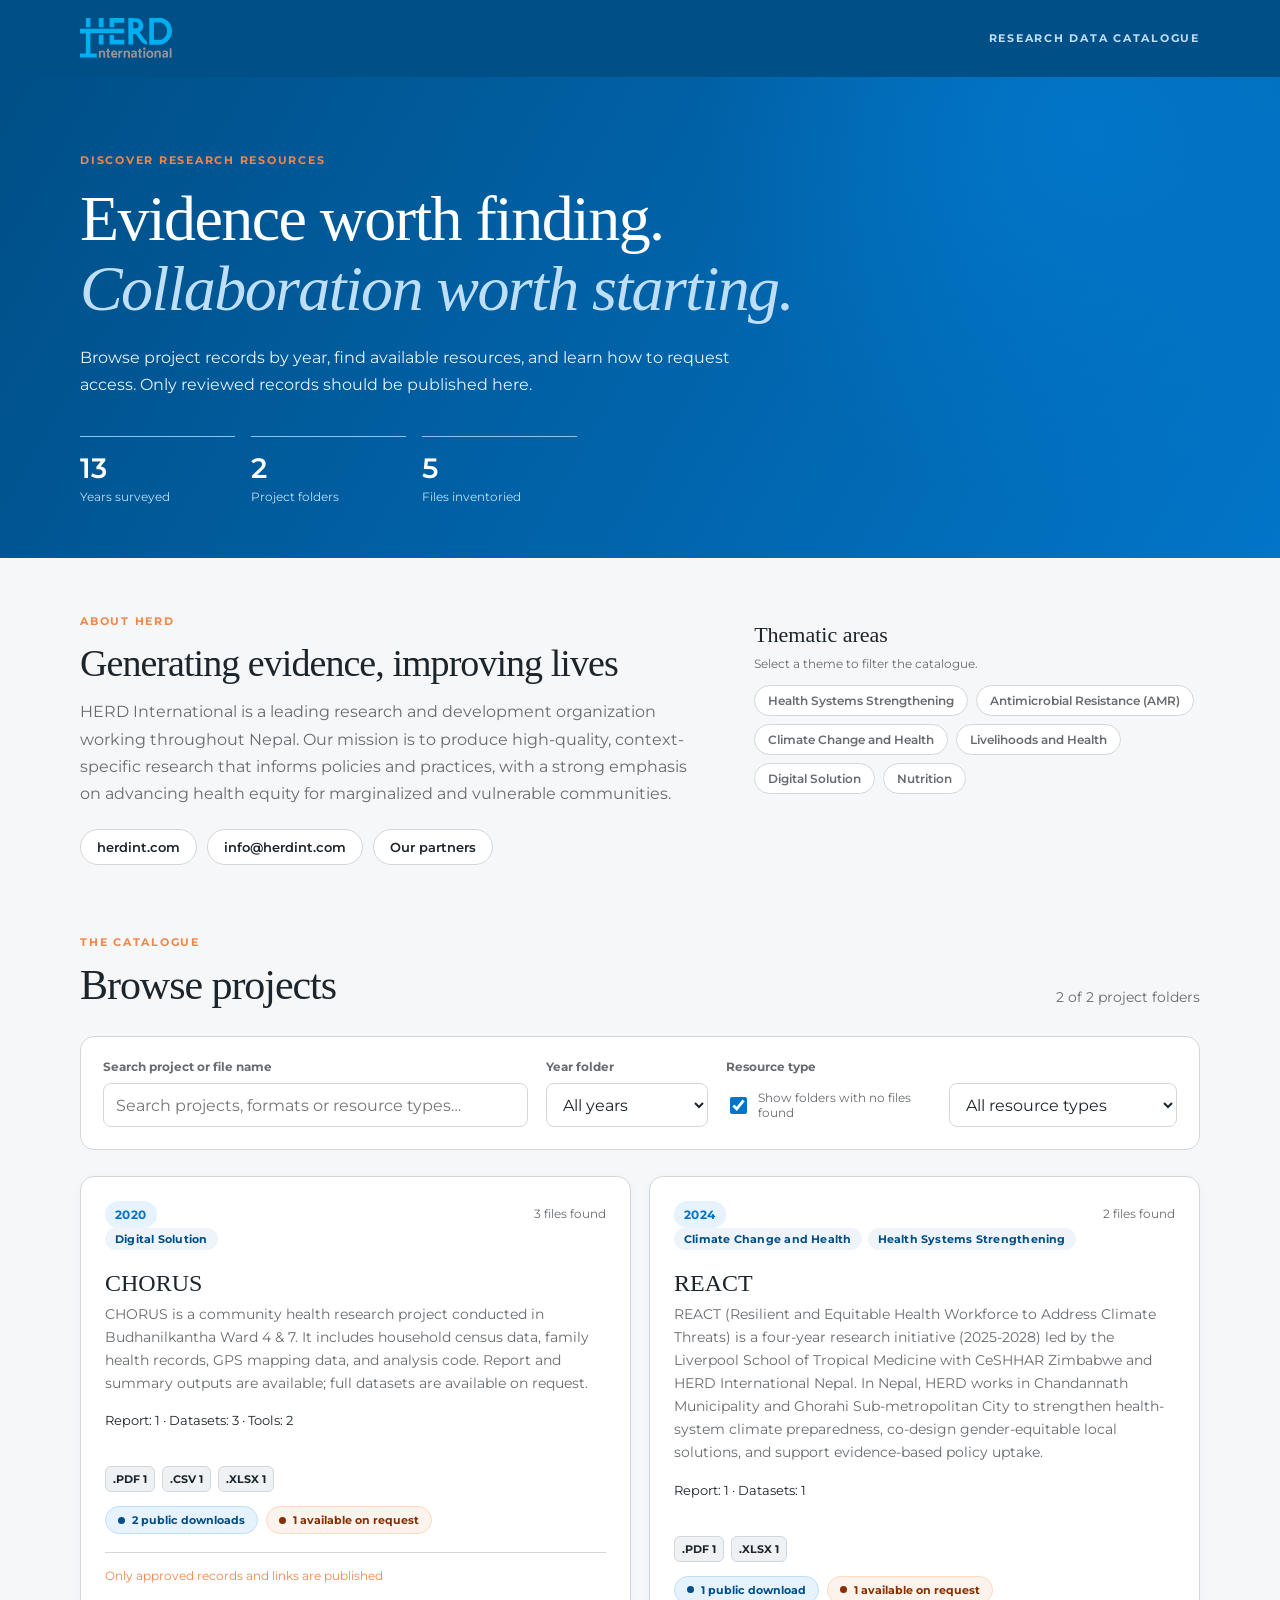
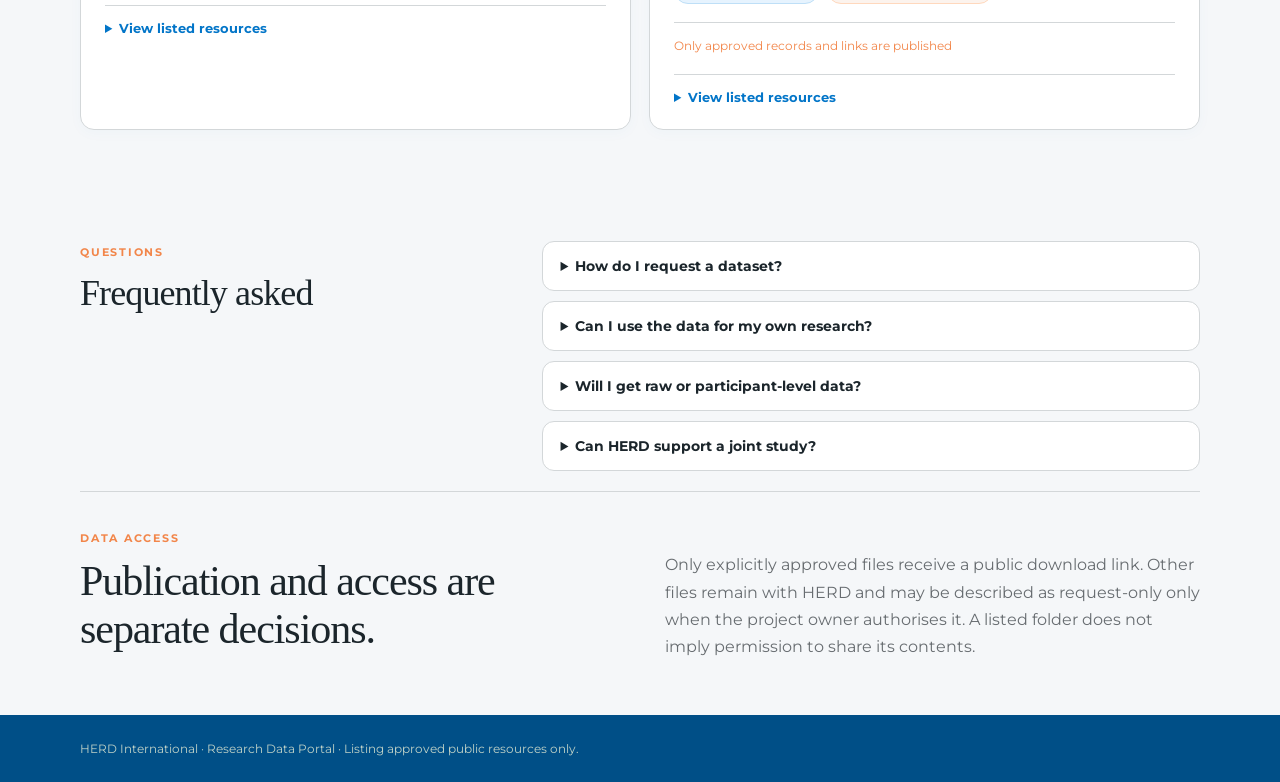
==== commit 0276e472: "Update index.html" ====
--- a/index.html
+++ b/index.html
@@ -14,7 +14,7 @@
 <body>
   <header class="site-header">
     <div class="wrap header-row">
-      <div class="brand"><img class="brand-logo" src="./logo.svg" alt="HERD International logo" width="120"><span>Research <strong>Data Portal</strong></span></div>
+      <div class="brand"><img class="brand-logo" src="./logo.svg" alt="HERD International logo" width="120"></div>
       <span class="eyebrow">Research data catalogue</span>
     </div>
   </header>
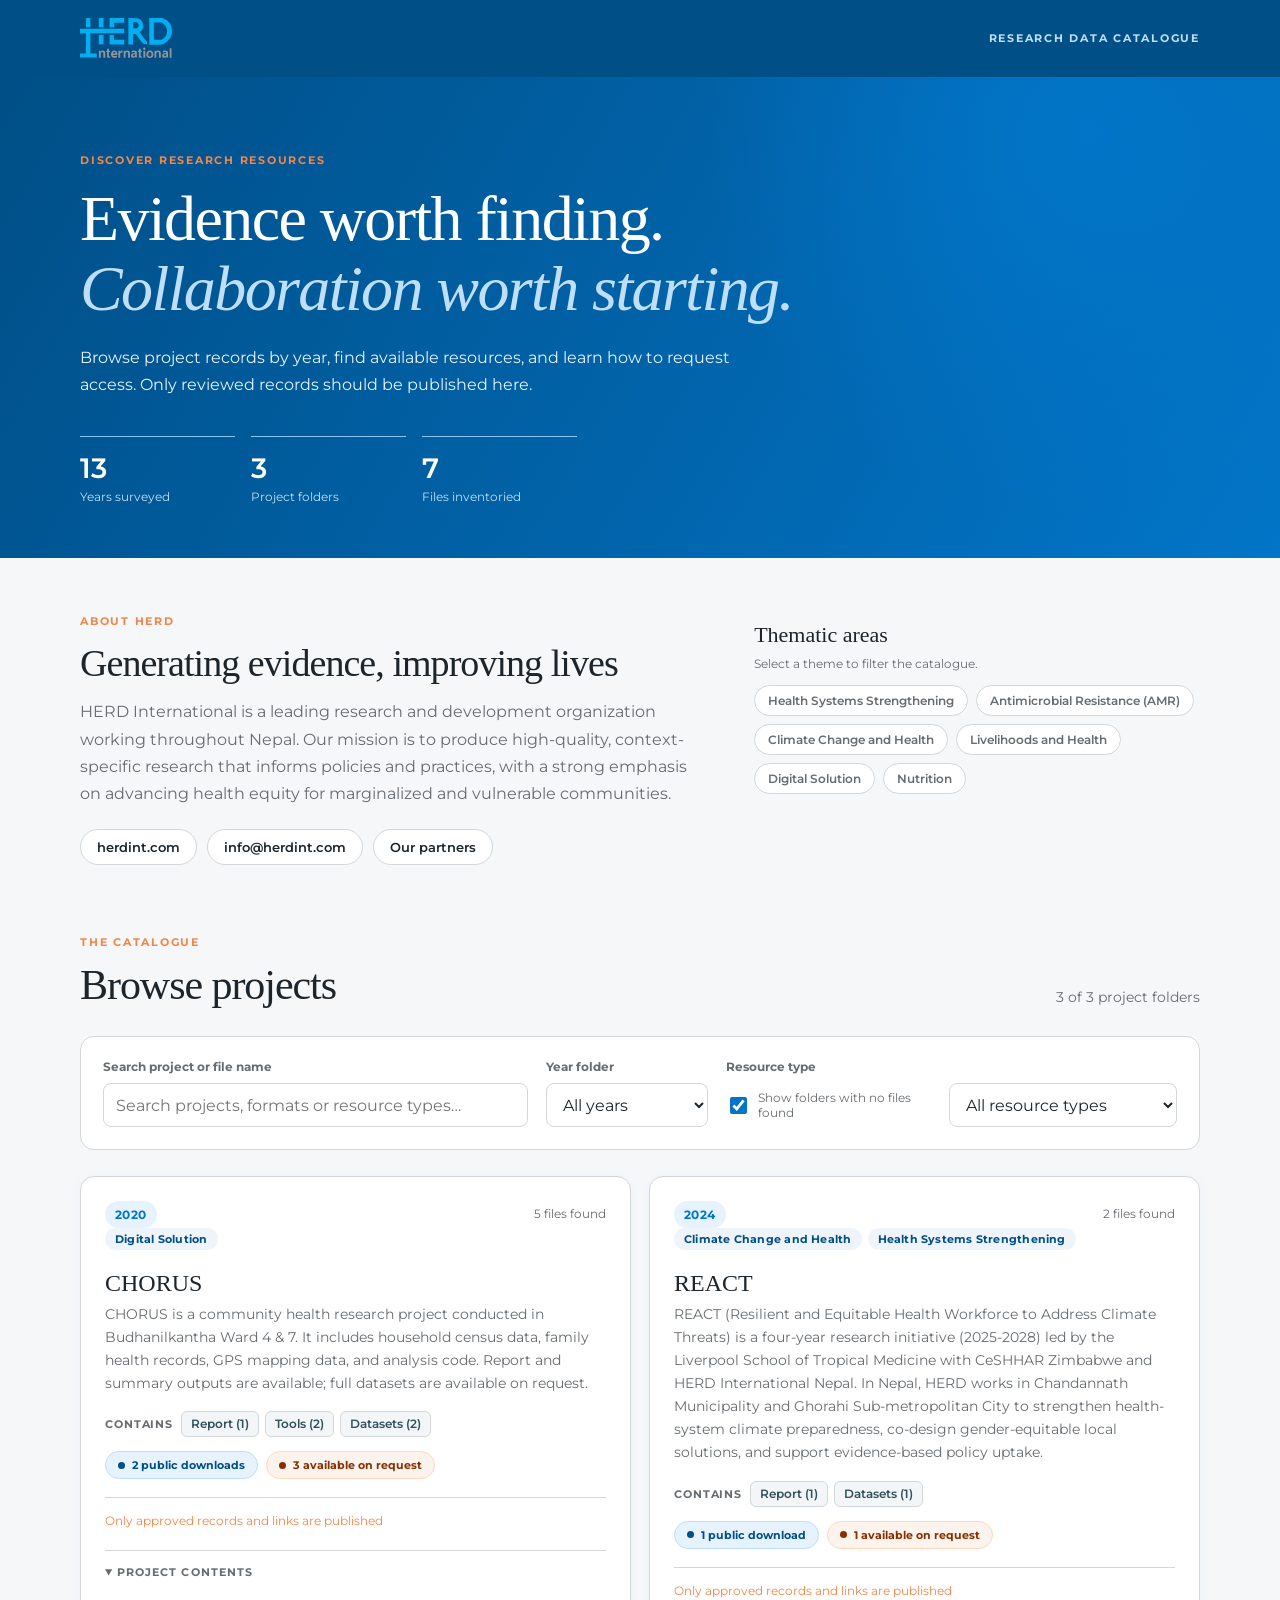
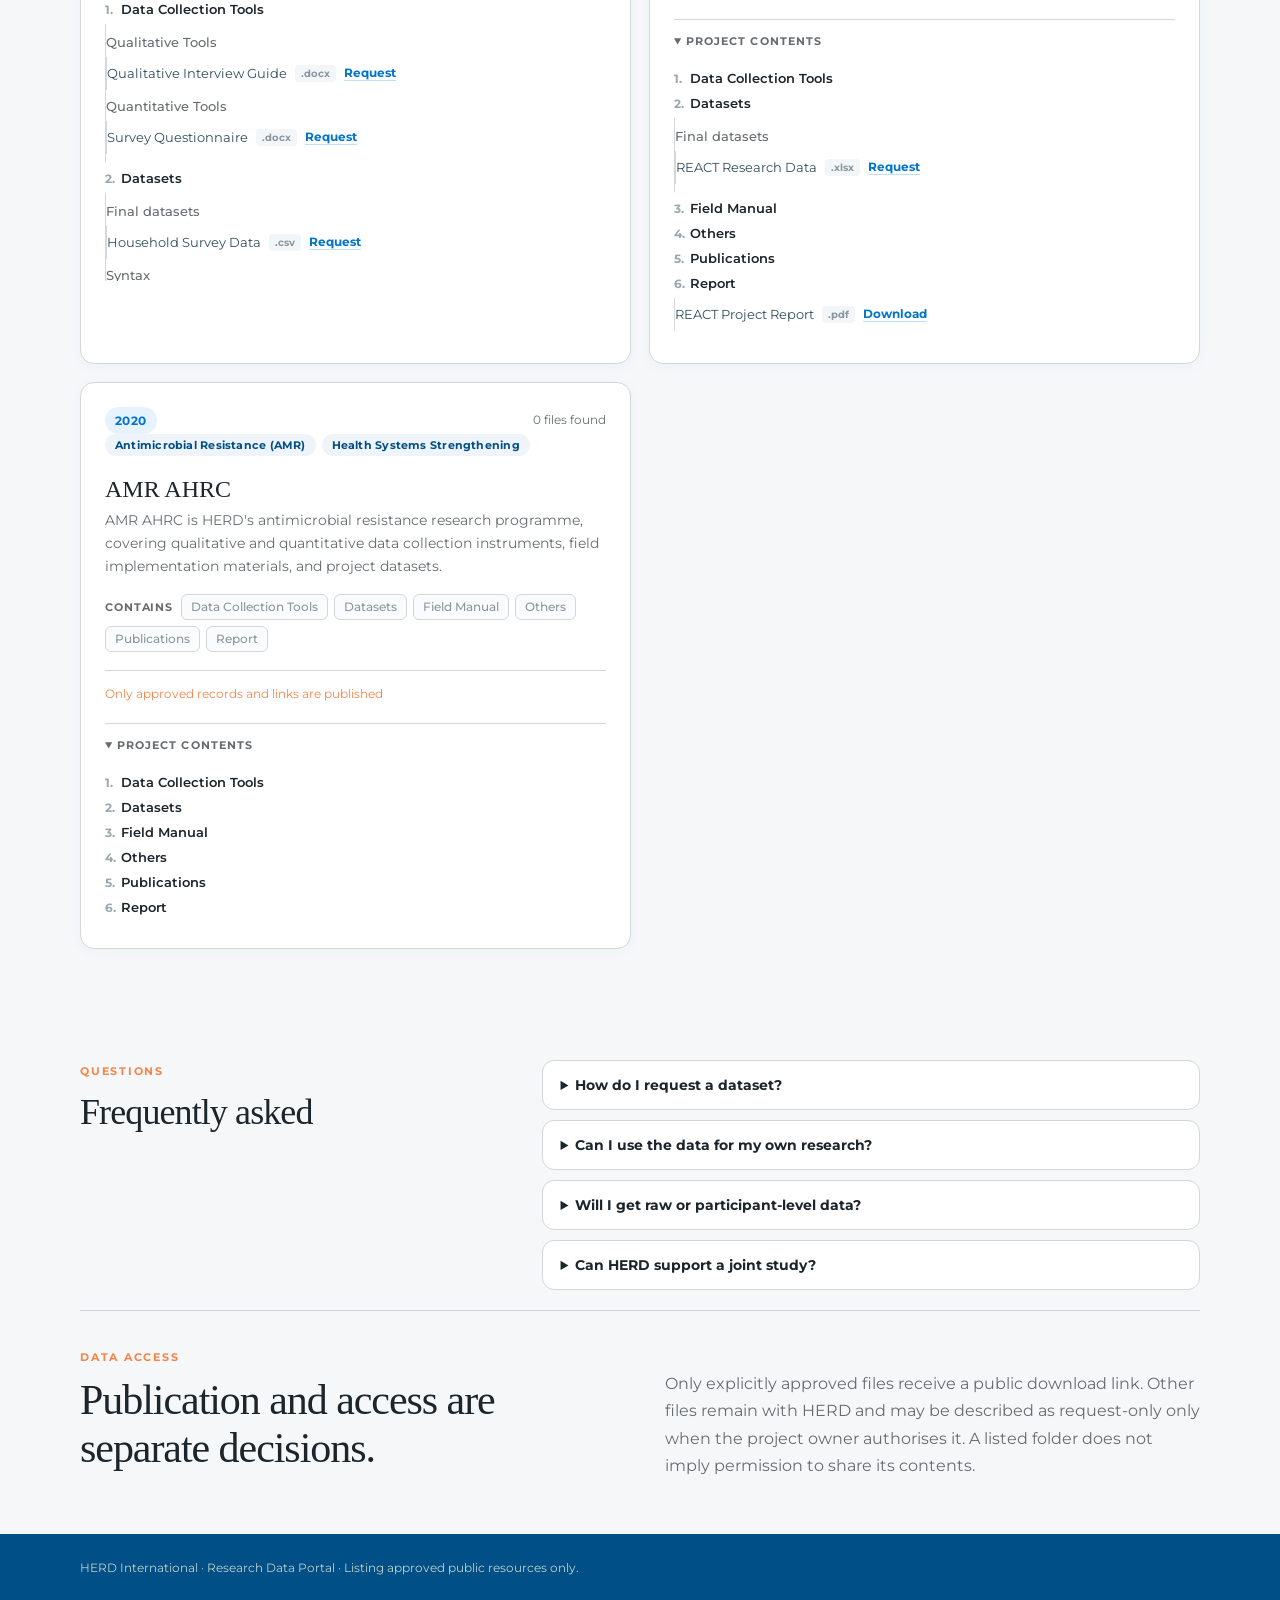
==== commit 8306dc5f: "Update index.html" ====
--- a/index.html
+++ b/index.html
@@ -4,9 +4,12 @@
   <meta charset="utf-8">
   <meta name="viewport" content="width=device-width, initial-scale=1">
   <meta name="description" content="Browse approved HERD International research data resources by year and project.">
+  <!-- Remove the noindex line below once the catalogue is officially ready for search engines -->
   <meta name="robots" content="noindex, nofollow">
   <title>Data catalogue | HERD International</title>
-  <link rel="preconnect" href="https://fonts.googleapis.com"><link rel="preconnect" href="https://fonts.gstatic.com" crossorigin><link href="https://fonts.googleapis.com/css2?family=Montserrat:wght@400;500;600;700&display=swap" rel="stylesheet">
+  <link rel="preconnect" href="https://fonts.googleapis.com">
+  <link rel="preconnect" href="https://fonts.gstatic.com" crossorigin>
+  <link href="https://fonts.googleapis.com/css2?family=Montserrat:wght@400;500;600;700&display=swap" rel="stylesheet">
   <link rel="stylesheet" href="./styles.css">
   <script src="./catalog.js" defer></script>
   <script src="./app.js" defer></script>
@@ -14,7 +17,9 @@
 <body>
   <header class="site-header">
     <div class="wrap header-row">
-      <div class="brand"><img class="brand-logo" src="./logo.svg" alt="HERD International logo" width="120"></div>
+      <div class="brand">
+        <img class="brand-logo" src="./logo.svg" alt="HERD International logo" width="120">
+      </div>
       <span class="eyebrow">Research data catalogue</span>
     </div>
   </header>
@@ -25,7 +30,9 @@
         <span class="kicker">Discover research resources</span>
         <h1>Evidence worth finding.<br><em>Collaboration worth starting.</em></h1>
         <p>Browse project records by year, find available resources, and learn how to request access. Only reviewed records should be published here.</p>
-        <div id="review-notice" class="review-notice" hidden><strong>Internal review preview — not for publication.</strong> Folder labels and file names below have not been approved for public display. No files are linked or downloadable.</div>
+        <div id="review-notice" class="review-notice" hidden>
+          <strong>Internal review preview — not for publication.</strong> Folder labels and file names below have not been approved for public display. No files are linked or downloadable.
+        </div>
         <div class="stats" aria-label="Catalogue summary">
           <div><strong id="year-count">0</strong><span>Years surveyed</span></div>
           <div><strong id="project-count">0</strong><span>Project folders</span></div>
@@ -35,7 +42,8 @@
     </section>
 
     <section class="about wrap" aria-labelledby="about-title">
-      <div><span class="kicker dark">ABOUT HERD</span>
+      <div>
+        <span class="kicker dark">ABOUT HERD</span>
         <h2 id="about-title">Generating evidence, improving lives</h2>
         <p class="about-text">HERD International is a leading research and development organization working throughout Nepal. Our mission is to produce high-quality, context-specific research that informs policies and practices, with a strong emphasis on advancing health equity for marginalized and vulnerable communities.</p>
         <div class="link-row">
@@ -60,7 +68,10 @@
 
     <section class="catalogue wrap" aria-labelledby="browse-title">
       <div class="section-heading">
-        <div><span class="kicker dark">THE CATALOGUE</span><h2 id="browse-title">Browse projects</h2></div>
+        <div>
+          <span class="kicker dark">THE CATALOGUE</span>
+          <h2 id="browse-title">Browse projects</h2>
+        </div>
         <p id="result-count" role="status" aria-live="polite"></p>
       </div>
       <div class="filters">
@@ -70,7 +81,10 @@
         <select id="year"><option value="">All years</option></select>
         <label for="type">Resource type</label>
         <select id="type"><option value="">All resource types</option></select>
-        <label class="check"><input id="include-empty" type="checkbox" checked><span>Show folders with no files found</span></label>
+        <label class="check">
+          <input id="include-empty" type="checkbox" checked>
+          <span>Show folders with no files found</span>
+        </label>
       </div>
       <div id="project-list" class="project-grid"></div>
       <div id="empty-state" class="empty-state" hidden>
@@ -80,21 +94,41 @@
     </section>
 
     <section class="faq wrap" aria-labelledby="faq-title">
-      <div><span class="kicker dark">QUESTIONS</span><h2 id="faq-title">Frequently asked</h2></div>
+      <div>
+        <span class="kicker dark">QUESTIONS</span>
+        <h2 id="faq-title">Frequently asked</h2>
+      </div>
       <div class="faq-list">
-        <details><summary>How do I request a dataset?</summary><p>Click <strong>Request access</strong> next to the dataset and complete the short form. HERD's data team reviews the request and replies within a few working days.</p></details>
-        <details><summary>Can I use the data for my own research?</summary><p>Yes, once access is approved. Please cite the project and HERD International, and follow any conditions agreed at the time of approval.</p></details>
-        <details><summary>Will I get raw or participant-level data?</summary><p>Datasets are shared in the form approved by the project owner, which may be de-identified or aggregated. Sensitive and identifiable data are rarely released.</p></details>
-        <details><summary>Can HERD support a joint study?</summary><p>Yes. Use the partner or contact links above, or email <a href="mailto:info@herdint.com">info@herdint.com</a> with a short concept note.</p></details>
+        <details>
+          <summary>How do I request a dataset?</summary>
+          <p>Click <strong>Request</strong> next to the dataset and complete the short form. HERD's data team reviews the request and replies within a few working days.</p>
+        </details>
+        <details>
+          <summary>Can I use the data for my own research?</summary>
+          <p>Yes, once access is approved. Please cite the project and HERD International, and follow any conditions agreed at the time of approval.</p>
+        </details>
+        <details>
+          <summary>Will I get raw or participant-level data?</summary>
+          <p>Datasets are shared in the form approved by the project owner, which may be de-identified or aggregated. Sensitive and identifiable data are rarely released.</p>
+        </details>
+        <details>
+          <summary>Can HERD support a joint study?</summary>
+          <p>Yes. Use the partner or contact links above, or email <a href="mailto:info@herdint.com">info@herdint.com</a> with a short concept note.</p>
+        </details>
       </div>
     </section>
 
     <section class="access-note wrap" aria-labelledby="access-title">
-      <div><span class="kicker dark">DATA ACCESS</span><h2 id="access-title">Publication and access are separate decisions.</h2></div>
+      <div>
+        <span class="kicker dark">DATA ACCESS</span>
+        <h2 id="access-title">Publication and access are separate decisions.</h2>
+      </div>
       <p>Only explicitly approved files receive a public download link. Other files remain with HERD and may be described as request-only only when the project owner authorises it. A listed folder does not imply permission to share its contents.</p>
     </section>
   </main>
 
-  <footer class="site-footer"><div class="wrap">HERD International · Research Data Portal · Listing approved public resources only.</div></footer>
+  <footer class="site-footer">
+    <div class="wrap">HERD International · Research Data Portal · Listing approved public resources only.</div>
+  </footer>
 </body>
 </html>
--- a/styles.css
+++ b/styles.css
@@ -1 +1 @@
-:root{color-scheme:light;--ink:#1b252b;--muted:#676c70;--pine:#0275c8;--pine-dark:#004f87;--mint:#bedff7;--cream:#f5f7f9;--line:#d3d7d9;--white:#fff;--accent:#f2864a;font-family:Montserrat,"Segoe UI",system-ui,-apple-system,sans-serif}*{box-sizing:border-box}body{margin:0;background:var(--cream);color:var(--ink)}button,input,select{font:inherit}.wrap{width:min(1120px,calc(100% - 40px));margin-inline:auto}.site-header{background:var(--pine-dark);color:var(--white);border-bottom:1px solid #004f87}.header-row{display:flex;align-items:center;justify-content:space-between;min-height:76px;gap:24px}.brand{display:flex;align-items:center;gap:12px;font-size:17px;letter-spacing:.01em}.brand strong{font-weight:700}.brand-logo{height:40px;width:auto;display:block}.eyebrow,.kicker{text-transform:uppercase;letter-spacing:.16em;font-size:11px;font-weight:700}.eyebrow{color:#bedff7}.hero{background:radial-gradient(circle at 85% 12%,#0275c8 0,transparent 33%),linear-gradient(120deg,#004f87,#0275c8);color:var(--white);padding:72px 0 54px}.kicker{color:var(--accent)}h1,h2,h3,p{margin-top:0}h1,h2{font-family:Georgia,"Times New Roman",serif;letter-spacing:-.025em}h1{font-size:clamp(36px,5vw,64px);line-height:1.09;font-weight:500;margin:16px 0 20px}h1 em{color:var(--mint);font-weight:400}.hero p{max-width:650px;color:#e6f3fe;line-height:1.7}.review-notice{margin:28px 0 0;padding:15px 18px;border:1px solid #e4b663;border-radius:10px;background:#fff5da;color:#493a1c;max-width:830px;line-height:1.55}.stats{display:flex;flex-wrap:wrap;gap:16px;margin-top:38px}.stats div{min-width:155px;border-top:1px solid #89c5ef;padding:14px 18px 0 0;display:flex;flex-direction:column;gap:4px}.stats strong{font-size:28px;font-weight:600}.stats span{font-size:12px;color:#bedff7}.catalogue{padding-top:54px;padding-bottom:66px}.section-heading{display:flex;align-items:end;justify-content:space-between;gap:16px}.section-heading h2,.access-note h2{font-size:clamp(29px,3.3vw,42px);line-height:1.14;font-weight:500;margin:12px 0 0}.section-heading p{margin:0 0 4px;color:var(--muted);font-size:14px}.kicker.dark{color:#f2864a}.filters{display:grid;grid-template-columns:minmax(200px,2.1fr) minmax(150px,.8fr) auto;gap:9px 18px;align-items:end;background:var(--white);padding:22px;border:1px solid var(--line);border-radius:14px;margin:26px 0}.filters>label:not(.check){font-size:12px;font-weight:700;color:var(--muted);grid-row:1}.filters>label:first-child{grid-column:1}.filters>label[for=year]{grid-column:2}.filters input[type=search],.filters select{grid-row:2;height:44px;border:1px solid #d3d7d9;border-radius:8px;background:#fff;color:var(--ink);padding:0 12px;min-width:0;width:100%}.filters .check{grid-row:2;grid-column:3;display:flex;align-items:center;gap:8px;font-size:12px;color:var(--muted);min-height:44px;max-width:205px}.filters .check input{accent-color:var(--pine);width:17px;height:17px;flex:none}.project-grid{display:grid;grid-template-columns:repeat(2,minmax(0,1fr));gap:18px}.project-card{background:#fff;border:1px solid var(--line);border-radius:14px;box-shadow:0 3px 14px #0275c808;padding:24px;min-width:0}.card-top{display:flex;justify-content:space-between;align-items:start;gap:15px}.year-pill{display:inline-block;background:#e6f3fe;color:#0275c8;font-weight:700;font-size:12px;letter-spacing:.04em;padding:6px 10px;border-radius:100px}.file-total{font-size:12px;color:var(--muted);white-space:nowrap;padding-top:5px}.project-card h3{font-family:Georgia,serif;font-size:24px;line-height:1.2;margin:19px 0 5px;font-weight:500;overflow-wrap:anywhere}.folder-label{font-size:12px;color:var(--muted);margin:0 0 18px}.project-desc{font-size:14px;color:var(--muted);line-height:1.65;margin:0 0 16px}.resource-line{font-size:13px;color:var(--ink);line-height:1.5;min-height:40px}.resource-line.muted{color:var(--muted)}.type-list{display:flex;gap:7px;flex-wrap:wrap;margin:15px 0 0}.type-tag{background:#eff2f5;border:1px solid #d3d7d9;border-radius:6px;color:#1b252b;font-size:11px;font-weight:700;padding:5px 7px}.card-foot{border-top:1px solid var(--line);padding-top:15px;margin-top:18px;display:flex;align-items:center;justify-content:space-between;gap:8px;color:#f2864a;font-size:12px}.card-foot span{line-height:1.4}.card-foot details{max-width:100%}.card-foot summary{cursor:pointer;color:#0275c8;font-weight:700;white-space:nowrap}.file-list{list-style:none;padding:6px 0 0;margin:0;max-height:260px;overflow:auto}.file-list li{border-top:1px solid var(--line);padding:10px 0;font-size:12px;overflow-wrap:anywhere}.file-list strong{display:block;font-weight:600}.file-list small{color:var(--muted);display:block;margin-top:4px}.file-section{margin-top:20px;border-top:1px solid var(--line);padding-top:14px}.file-section summary{color:#0275c8;cursor:pointer;font-weight:700;font-size:13px}.empty-state{text-align:center;background:#fff;border:1px dashed #d3d7d9;padding:45px 20px;border-radius:12px}.empty-state p{color:var(--muted)}.access-badges{display:flex;gap:8px;flex-wrap:wrap;margin-top:14px}.badge{display:inline-flex;align-items:center;gap:7px;font-size:11px;font-weight:700;border-radius:100px;padding:6px 12px;border:1px solid transparent}.badge::before{content:"";width:7px;height:7px;border-radius:50%;background:currentColor;flex:none}.badge.public{background:#e6f3fe;color:#004f87;border-color:#bedff7}.badge.request{background:#fcf3ed;color:#872f00;border-color:#ffd8bd}.theme-chips{display:flex;gap:6px;flex-wrap:wrap;margin:0 0 12px}.theme-chip{background:#eef4f9;color:#004f87;border-radius:100px;padding:4px 10px;font-size:11px;font-weight:700;letter-spacing:.02em}button.tag{cursor:pointer;font-family:inherit;transition:all .2s ease}button.tag:hover{border-color:var(--pine);color:var(--pine)}button.tag.active{background:var(--pine);border-color:var(--pine);color:#fff}.theme-hint{font-size:12px;color:var(--muted);margin:-6px 0 14px}.faq{display:grid;grid-template-columns:1fr 1.6fr;gap:50px;padding-top:45px;padding-bottom:10px}.faq h2{font-size:clamp(26px,3vw,36px);font-weight:500;margin:12px 0 0}.faq-list details{background:#fff;border:1px solid var(--line);border-radius:12px;padding:15px 18px;margin-bottom:10px}.faq-list summary{cursor:pointer;font-weight:700;font-size:14px;color:var(--ink)}.faq-list p{margin:12px 0 0;color:var(--muted);font-size:14px;line-height:1.65}.faq-list a{color:var(--pine)}.access-note{display:grid;grid-template-columns:1fr 1fr;gap:50px;border-top:1px solid var(--line);padding-top:35px;padding-bottom:55px}.access-note p{color:var(--muted);line-height:1.7;margin:24px 0 0}.site-footer{background:var(--pine-dark);color:#bfd2c7;padding:26px 0;font-size:12px}.about{display:grid;grid-template-columns:1.4fr 1fr;gap:50px;padding-top:52px;padding-bottom:12px}.about h2{font-size:clamp(26px,3vw,38px);line-height:1.2;font-weight:500;margin:12px 0}.about-text{color:var(--muted);line-height:1.7;margin:0 0 22px;max-width:640px}.link-row{display:flex;flex-wrap:wrap;gap:10px}.btn-link{display:inline-block;background:#fff;border:1px solid var(--line);border-radius:999px;padding:9px 16px;font-size:13px;text-decoration:none;color:var(--ink);font-weight:600}.btn-link:hover{border-color:var(--pine);color:var(--pine)}.theme-areas h3{font-family:Georgia,serif;font-size:22px;font-weight:500;margin:12px 0 14px}.tags{display:flex;flex-wrap:wrap;gap:8px}.tag{background:#fff;border:1px solid var(--line);border-radius:999px;padding:7px 13px;font-size:12px;font-weight:600;color:var(--muted)}@media(max-width:720px){.header-row{min-height:68px}.eyebrow{display:none}.hero{padding:50px 0 42px}.filters{grid-template-columns:1fr;gap:8px}.filters>label:first-child,.filters>label[for=year],.filters .check{grid-column:1;grid-row:auto}.filters>label:not(.check),.filters input[type=search],.filters select{grid-row:auto}.filters .check{max-width:none}.project-grid,.access-note,.about,.faq{grid-template-columns:1fr}.access-note,.faq{gap:0}.filters>label[for=type]{grid-column:3}.filters input[type=search]{grid-column:1;grid-row:2}.filters select#year{grid-column:2;grid-row:2}.filters select#type{grid-column:3;grid-row:2}.filters .check{grid-column:1/-1;grid-row:3}.access-note p{margin-top:16px}.section-heading{align-items:start;flex-direction:column}}+:root{color-scheme:light;--ink:#1b252b;--muted:#676c70;--pine:#0275c8;--pine-dark:#004f87;--mint:#bedff7;--cream:#f5f7f9;--line:#d3d7d9;--white:#fff;--accent:#f2864a;font-family:Montserrat,"Segoe UI",system-ui,-apple-system,sans-serif}*{box-sizing:border-box}body{margin:0;background:var(--cream);color:var(--ink)}button,input,select{font:inherit}.wrap{width:min(1120px,calc(100% - 40px));margin-inline:auto}.site-header{background:var(--pine-dark);color:var(--white);border-bottom:1px solid #004f87}.header-row{display:flex;align-items:center;justify-content:space-between;min-height:76px;gap:24px}.brand{display:flex;align-items:center;gap:12px;font-size:17px;letter-spacing:.01em}.brand strong{font-weight:700}.brand-logo{height:40px;width:auto;display:block}.eyebrow,.kicker{text-transform:uppercase;letter-spacing:.16em;font-size:11px;font-weight:700}.eyebrow{color:#bedff7}.hero{background:radial-gradient(circle at 85% 12%,#0275c8 0,transparent 33%),linear-gradient(120deg,#004f87,#0275c8);color:var(--white);padding:72px 0 54px}.kicker{color:var(--accent)}h1,h2,h3,p{margin-top:0}h1,h2{font-family:Georgia,"Times New Roman",serif;letter-spacing:-.025em}h1{font-size:clamp(36px,5vw,64px);line-height:1.09;font-weight:500;margin:16px 0 20px}h1 em{color:var(--mint);font-weight:400}.hero p{max-width:650px;color:#e6f3fe;line-height:1.7}.review-notice{margin:28px 0 0;padding:15px 18px;border:1px solid #e4b663;border-radius:10px;background:#fff5da;color:#493a1c;max-width:830px;line-height:1.55}.stats{display:flex;flex-wrap:wrap;gap:16px;margin-top:38px}.stats div{min-width:155px;border-top:1px solid #89c5ef;padding:14px 18px 0 0;display:flex;flex-direction:column;gap:4px}.stats strong{font-size:28px;font-weight:600}.stats span{font-size:12px;color:#bedff7}.catalogue{padding-top:54px;padding-bottom:66px}.section-heading{display:flex;align-items:end;justify-content:space-between;gap:16px}.section-heading h2,.access-note h2{font-size:clamp(29px,3.3vw,42px);line-height:1.14;font-weight:500;margin:12px 0 0}.section-heading p{margin:0 0 4px;color:var(--muted);font-size:14px}.kicker.dark{color:#f2864a}.filters{display:grid;grid-template-columns:minmax(200px,2.1fr) minmax(150px,.8fr) auto;gap:9px 18px;align-items:end;background:var(--white);padding:22px;border:1px solid var(--line);border-radius:14px;margin:26px 0}.filters>label:not(.check){font-size:12px;font-weight:700;color:var(--muted);grid-row:1}.filters>label:first-child{grid-column:1}.filters>label[for=year]{grid-column:2}.filters input[type=search],.filters select{grid-row:2;height:44px;border:1px solid #d3d7d9;border-radius:8px;background:#fff;color:var(--ink);padding:0 12px;min-width:0;width:100%}.filters .check{grid-row:2;grid-column:3;display:flex;align-items:center;gap:8px;font-size:12px;color:var(--muted);min-height:44px;max-width:205px}.filters .check input{accent-color:var(--pine);width:17px;height:17px;flex:none}.project-grid{display:grid;grid-template-columns:repeat(2,minmax(0,1fr));gap:18px}.project-card{background:#fff;border:1px solid var(--line);border-radius:14px;box-shadow:0 3px 14px #0275c808;padding:24px;min-width:0}.card-top{display:flex;justify-content:space-between;align-items:start;gap:15px}.year-pill{display:inline-block;background:#e6f3fe;color:#0275c8;font-weight:700;font-size:12px;letter-spacing:.04em;padding:6px 10px;border-radius:100px}.file-total{font-size:12px;color:var(--muted);white-space:nowrap;padding-top:5px}.project-card h3{font-family:Georgia,serif;font-size:24px;line-height:1.2;margin:19px 0 5px;font-weight:500;overflow-wrap:anywhere}.folder-label{font-size:12px;color:var(--muted);margin:0 0 18px}.project-desc{font-size:14px;color:var(--muted);line-height:1.65;margin:0 0 16px}.resource-line{font-size:13px;color:var(--ink);line-height:1.5;min-height:40px}.resource-line.muted{color:var(--muted)}.type-list{display:flex;gap:7px;flex-wrap:wrap;margin:15px 0 0}.type-tag{background:#eff2f5;border:1px solid #d3d7d9;border-radius:6px;color:#1b252b;font-size:11px;font-weight:700;padding:5px 7px}.card-foot{border-top:1px solid var(--line);padding-top:15px;margin-top:18px;display:flex;align-items:center;justify-content:space-between;gap:8px;color:#f2864a;font-size:12px}.card-foot span{line-height:1.4}.card-foot details{max-width:100%}.card-foot summary{cursor:pointer;color:#0275c8;font-weight:700;white-space:nowrap}.file-list{list-style:none;padding:6px 0 0;margin:0;max-height:260px;overflow:auto}.file-list li{border-top:1px solid var(--line);padding:10px 0;font-size:12px;overflow-wrap:anywhere}.file-list strong{display:block;font-weight:600}.file-list small{color:var(--muted);display:block;margin-top:4px}.file-section{margin-top:20px;border-top:1px solid var(--line);padding-top:14px}.file-section summary{color:#0275c8;cursor:pointer;font-weight:700;font-size:13px}.structure-open>summary{color:var(--muted);text-transform:uppercase;letter-spacing:.1em;font-size:11px}.structure-open .tree{max-height:290px;overflow:auto;padding:2px 4px 2px 0}.tree-num{display:inline-block;min-width:16px;color:#9aa7ad;font-weight:700;font-size:12px}.contents{display:flex;flex-wrap:wrap;gap:6px;align-items:center;margin:16px 0 4px}.contents-label{font-size:11px;font-weight:700;letter-spacing:.08em;text-transform:uppercase;color:var(--muted);margin-right:2px}.contents-chip{background:#f2f6f9;border:1px solid var(--line);border-radius:6px;padding:5px 9px;font-size:11.5px;font-weight:600;color:#31505c}.contents-chip.muted{background:#fafbfc;color:#8b979c;font-weight:500}.tree,.tree ul{list-style:none;margin:12px 0 0;padding-left:0}.tree ul{margin-top:6px;padding-left:18px;border-left:1px solid var(--line)}.tree li{margin:6px 0}.tree-label{font-size:13px;color:var(--ink);font-weight:600}.tree li ul .tree-label{font-weight:500;color:var(--muted)}.tree-file-item{display:flex;align-items:center;gap:8px;flex-wrap:wrap}.tree-file-name{font-size:12.5px;color:#31505c}.tree-file-type{font-size:10px;font-weight:700;color:#8b979c;background:#f2f6f9;border-radius:4px;padding:2px 6px}.tree-file-link{font-size:11.5px;font-weight:700;color:var(--pine);text-decoration:none;border-bottom:1px solid #bedff7}.tree-file-link:hover{border-bottom-color:var(--pine)}.tree-count{font-size:11px;color:var(--muted);background:#f2f6f9;border-radius:100px;padding:2px 8px;margin-left:8px;white-space:nowrap}.empty-state{text-align:center;background:#fff;border:1px dashed #d3d7d9;padding:45px 20px;border-radius:12px}.empty-state p{color:var(--muted)}.access-badges{display:flex;gap:8px;flex-wrap:wrap;margin-top:14px}.badge{display:inline-flex;align-items:center;gap:7px;font-size:11px;font-weight:700;border-radius:100px;padding:6px 12px;border:1px solid transparent}.badge::before{content:"";width:7px;height:7px;border-radius:50%;background:currentColor;flex:none}.badge.public{background:#e6f3fe;color:#004f87;border-color:#bedff7}.badge.request{background:#fcf3ed;color:#872f00;border-color:#ffd8bd}.theme-chips{display:flex;gap:6px;flex-wrap:wrap;margin:0 0 12px}.theme-chip{background:#eef4f9;color:#004f87;border-radius:100px;padding:4px 10px;font-size:11px;font-weight:700;letter-spacing:.02em}button.tag{cursor:pointer;font-family:inherit;transition:all .2s ease}button.tag:hover{border-color:var(--pine);color:var(--pine)}button.tag.active{background:var(--pine);border-color:var(--pine);color:#fff}.theme-hint{font-size:12px;color:var(--muted);margin:-6px 0 14px}.faq{display:grid;grid-template-columns:1fr 1.6fr;gap:50px;padding-top:45px;padding-bottom:10px}.faq h2{font-size:clamp(26px,3vw,36px);font-weight:500;margin:12px 0 0}.faq-list details{background:#fff;border:1px solid var(--line);border-radius:12px;padding:15px 18px;margin-bottom:10px}.faq-list summary{cursor:pointer;font-weight:700;font-size:14px;color:var(--ink)}.faq-list p{margin:12px 0 0;color:var(--muted);font-size:14px;line-height:1.65}.faq-list a{color:var(--pine)}.access-note{display:grid;grid-template-columns:1fr 1fr;gap:50px;border-top:1px solid var(--line);padding-top:35px;padding-bottom:55px}.access-note p{color:var(--muted);line-height:1.7;margin:24px 0 0}.site-footer{background:var(--pine-dark);color:#bfd2c7;padding:26px 0;font-size:12px}.about{display:grid;grid-template-columns:1.4fr 1fr;gap:50px;padding-top:52px;padding-bottom:12px}.about h2{font-size:clamp(26px,3vw,38px);line-height:1.2;font-weight:500;margin:12px 0}.about-text{color:var(--muted);line-height:1.7;margin:0 0 22px;max-width:640px}.link-row{display:flex;flex-wrap:wrap;gap:10px}.btn-link{display:inline-block;background:#fff;border:1px solid var(--line);border-radius:999px;padding:9px 16px;font-size:13px;text-decoration:none;color:var(--ink);font-weight:600}.btn-link:hover{border-color:var(--pine);color:var(--pine)}.theme-areas h3{font-family:Georgia,serif;font-size:22px;font-weight:500;margin:12px 0 14px}.tags{display:flex;flex-wrap:wrap;gap:8px}.tag{background:#fff;border:1px solid var(--line);border-radius:999px;padding:7px 13px;font-size:12px;font-weight:600;color:var(--muted)}@media(max-width:720px){.header-row{min-height:68px}.eyebrow{display:none}.hero{padding:50px 0 42px}.filters{grid-template-columns:1fr;gap:8px}.filters>label:first-child,.filters>label[for=year],.filters .check{grid-column:1;grid-row:auto}.filters>label:not(.check),.filters input[type=search],.filters select{grid-row:auto}.filters .check{max-width:none}.project-grid,.access-note,.about,.faq{grid-template-columns:1fr}.access-note,.faq{gap:0}.filters>label[for=type]{grid-column:3}.filters input[type=search]{grid-column:1;grid-row:2}.filters select#year{grid-column:2;grid-row:2}.filters select#type{grid-column:3;grid-row:2}.filters .check{grid-column:1/-1;grid-row:3}.access-note p{margin-top:16px}.section-heading{align-items:start;flex-direction:column}}
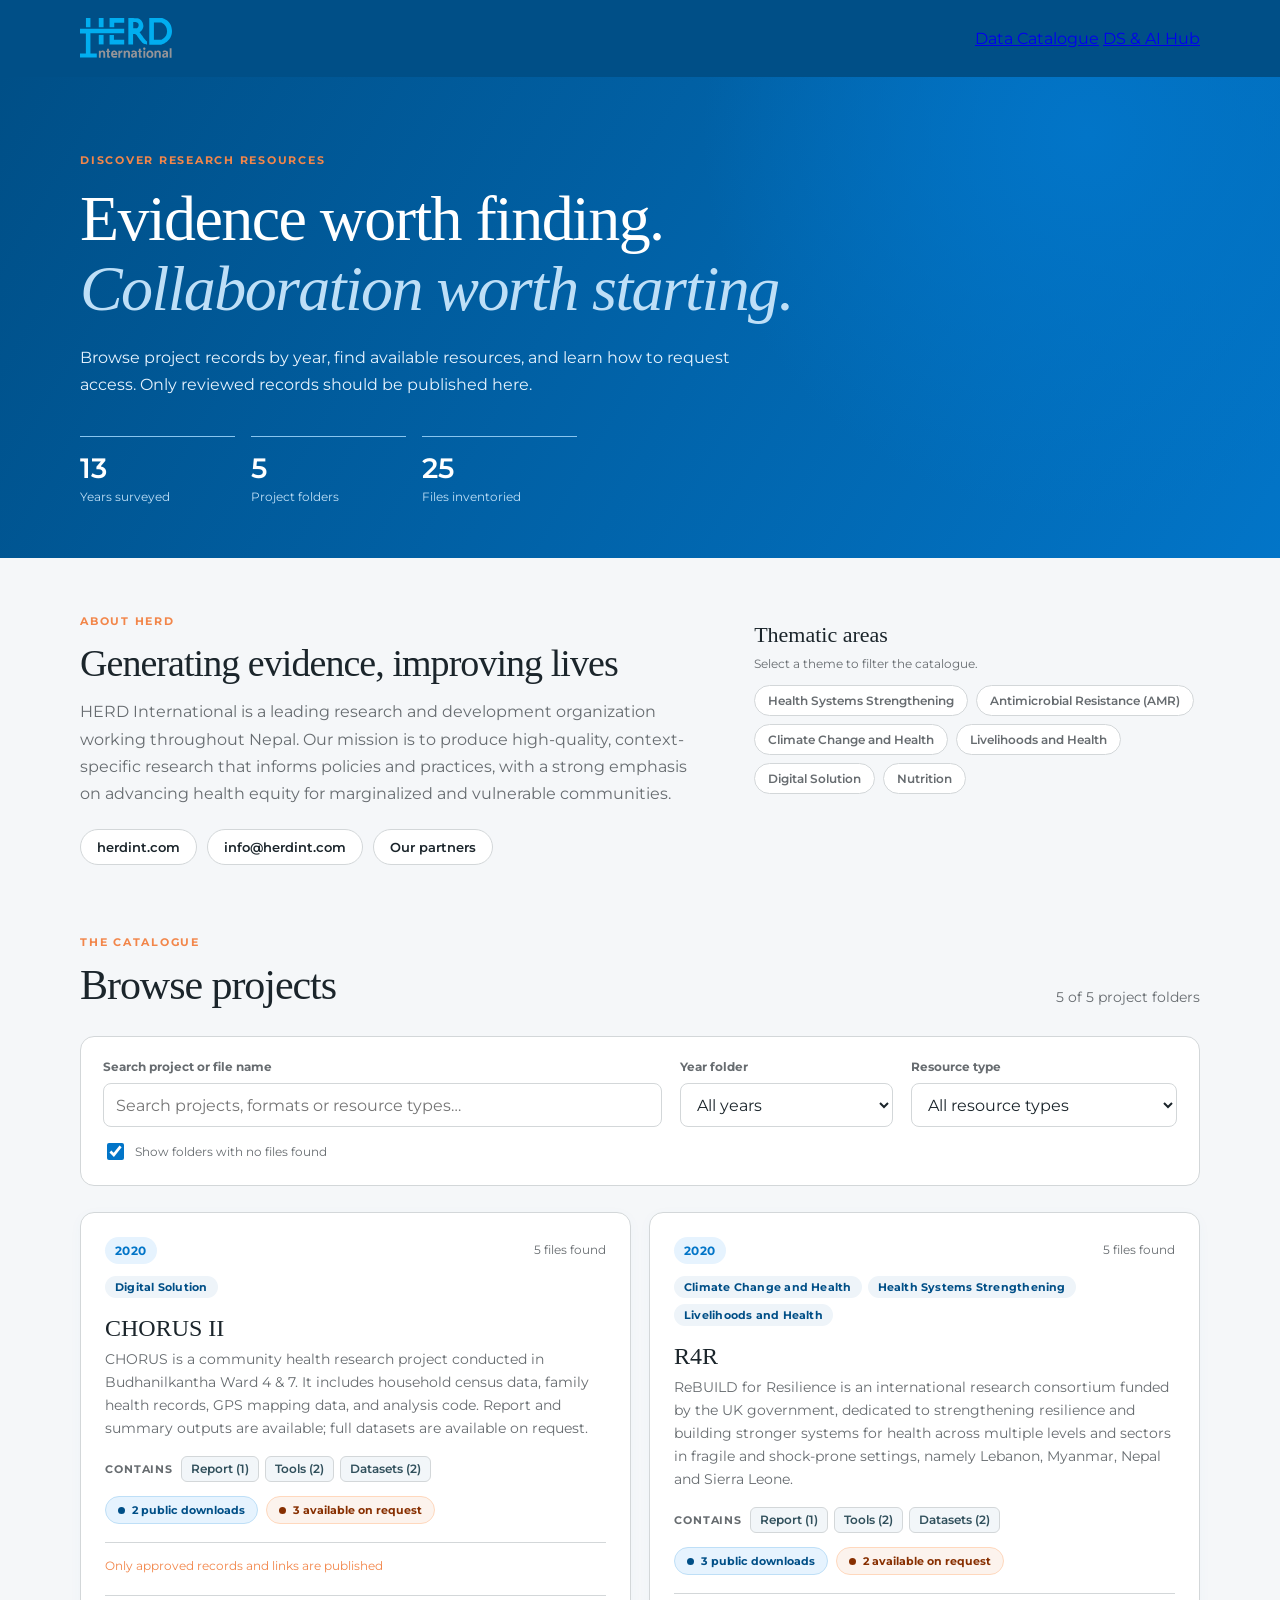
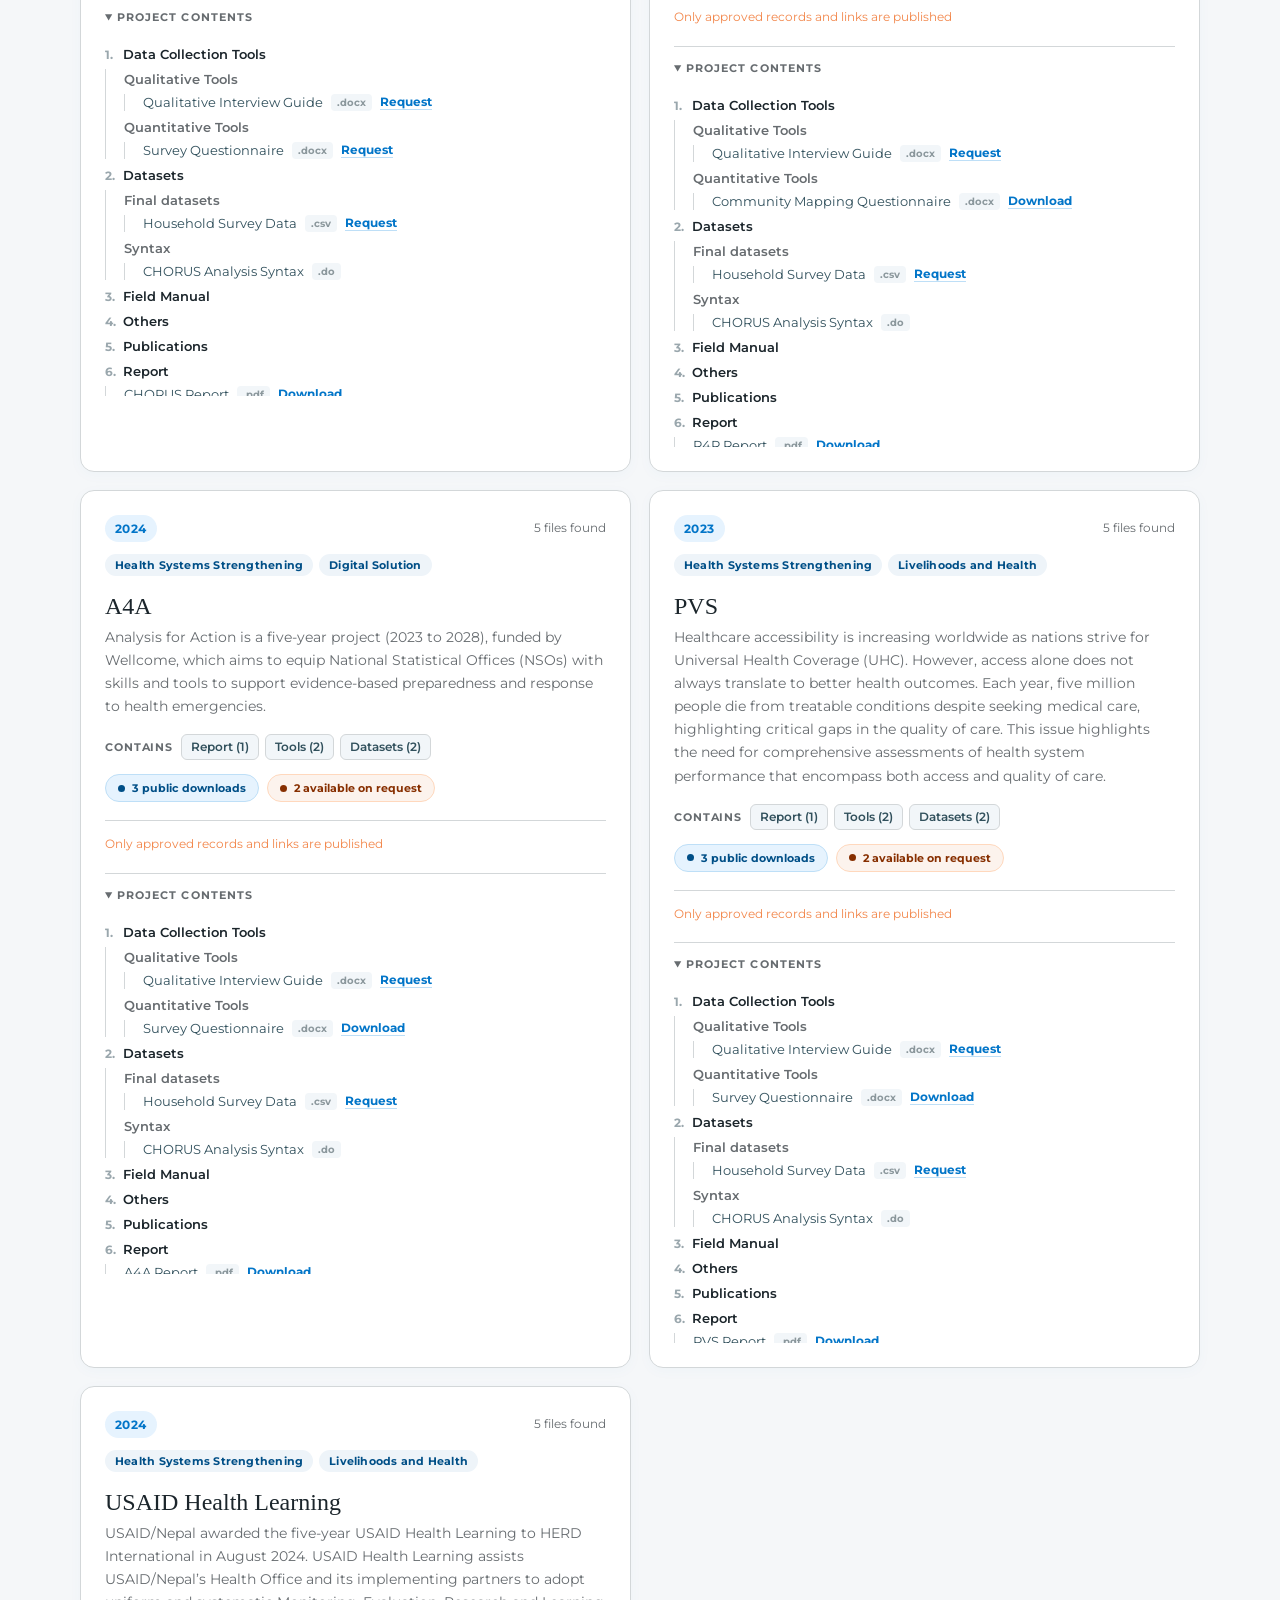
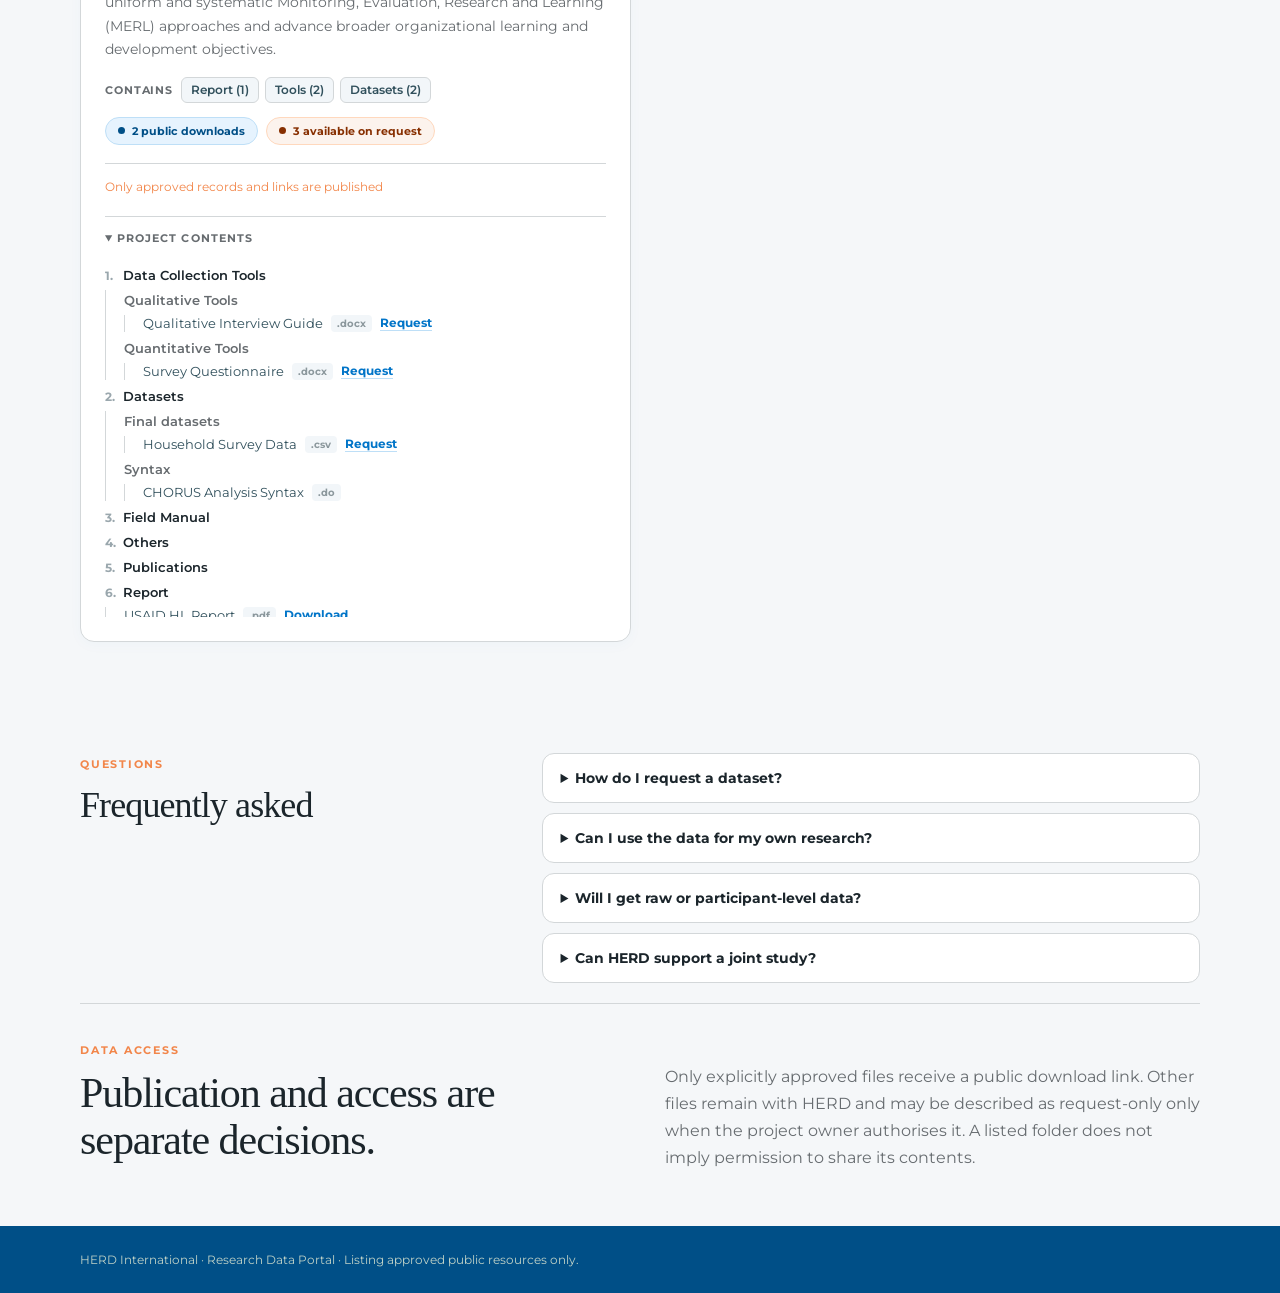
==== commit dd623cf4: "Update index.html" ====
--- a/index.html
+++ b/index.html
@@ -18,9 +18,14 @@
   <header class="site-header">
     <div class="wrap header-row">
       <div class="brand">
-        <img class="brand-logo" src="./logo.svg" alt="HERD International logo" width="120">
+        <a href="./index.html" class="brand-home" aria-label="HERD Research Data Catalogue home">
+          <img class="brand-logo" src="./logo.svg" alt="HERD International logo" width="120">
+        </a>
       </div>
-      <span class="eyebrow">Research data catalogue</span>
+      <nav class="site-nav" aria-label="Primary navigation">
+        <a class="nav-link active" href="./index.html">Data Catalogue</a>
+        <a class="nav-link" href="./learn.html">DS &amp; AI Hub</a>
+      </nav>
     </div>
   </header>
 
--- a/styles.css
+++ b/styles.css
@@ -1 +1,817 @@
-:root{color-scheme:light;--ink:#1b252b;--muted:#676c70;--pine:#0275c8;--pine-dark:#004f87;--mint:#bedff7;--cream:#f5f7f9;--line:#d3d7d9;--white:#fff;--accent:#f2864a;font-family:Montserrat,"Segoe UI",system-ui,-apple-system,sans-serif}*{box-sizing:border-box}body{margin:0;background:var(--cream);color:var(--ink)}button,input,select{font:inherit}.wrap{width:min(1120px,calc(100% - 40px));margin-inline:auto}.site-header{background:var(--pine-dark);color:var(--white);border-bottom:1px solid #004f87}.header-row{display:flex;align-items:center;justify-content:space-between;min-height:76px;gap:24px}.brand{display:flex;align-items:center;gap:12px;font-size:17px;letter-spacing:.01em}.brand strong{font-weight:700}.brand-logo{height:40px;width:auto;display:block}.eyebrow,.kicker{text-transform:uppercase;letter-spacing:.16em;font-size:11px;font-weight:700}.eyebrow{color:#bedff7}.hero{background:radial-gradient(circle at 85% 12%,#0275c8 0,transparent 33%),linear-gradient(120deg,#004f87,#0275c8);color:var(--white);padding:72px 0 54px}.kicker{color:var(--accent)}h1,h2,h3,p{margin-top:0}h1,h2{font-family:Georgia,"Times New Roman",serif;letter-spacing:-.025em}h1{font-size:clamp(36px,5vw,64px);line-height:1.09;font-weight:500;margin:16px 0 20px}h1 em{color:var(--mint);font-weight:400}.hero p{max-width:650px;color:#e6f3fe;line-height:1.7}.review-notice{margin:28px 0 0;padding:15px 18px;border:1px solid #e4b663;border-radius:10px;background:#fff5da;color:#493a1c;max-width:830px;line-height:1.55}.stats{display:flex;flex-wrap:wrap;gap:16px;margin-top:38px}.stats div{min-width:155px;border-top:1px solid #89c5ef;padding:14px 18px 0 0;display:flex;flex-direction:column;gap:4px}.stats strong{font-size:28px;font-weight:600}.stats span{font-size:12px;color:#bedff7}.catalogue{padding-top:54px;padding-bottom:66px}.section-heading{display:flex;align-items:end;justify-content:space-between;gap:16px}.section-heading h2,.access-note h2{font-size:clamp(29px,3.3vw,42px);line-height:1.14;font-weight:500;margin:12px 0 0}.section-heading p{margin:0 0 4px;color:var(--muted);font-size:14px}.kicker.dark{color:#f2864a}.filters{display:grid;grid-template-columns:minmax(200px,2.1fr) minmax(150px,.8fr) auto;gap:9px 18px;align-items:end;background:var(--white);padding:22px;border:1px solid var(--line);border-radius:14px;margin:26px 0}.filters>label:not(.check){font-size:12px;font-weight:700;color:var(--muted);grid-row:1}.filters>label:first-child{grid-column:1}.filters>label[for=year]{grid-column:2}.filters input[type=search],.filters select{grid-row:2;height:44px;border:1px solid #d3d7d9;border-radius:8px;background:#fff;color:var(--ink);padding:0 12px;min-width:0;width:100%}.filters .check{grid-row:2;grid-column:3;display:flex;align-items:center;gap:8px;font-size:12px;color:var(--muted);min-height:44px;max-width:205px}.filters .check input{accent-color:var(--pine);width:17px;height:17px;flex:none}.project-grid{display:grid;grid-template-columns:repeat(2,minmax(0,1fr));gap:18px}.project-card{background:#fff;border:1px solid var(--line);border-radius:14px;box-shadow:0 3px 14px #0275c808;padding:24px;min-width:0}.card-top{display:flex;justify-content:space-between;align-items:start;gap:15px}.year-pill{display:inline-block;background:#e6f3fe;color:#0275c8;font-weight:700;font-size:12px;letter-spacing:.04em;padding:6px 10px;border-radius:100px}.file-total{font-size:12px;color:var(--muted);white-space:nowrap;padding-top:5px}.project-card h3{font-family:Georgia,serif;font-size:24px;line-height:1.2;margin:19px 0 5px;font-weight:500;overflow-wrap:anywhere}.folder-label{font-size:12px;color:var(--muted);margin:0 0 18px}.project-desc{font-size:14px;color:var(--muted);line-height:1.65;margin:0 0 16px}.resource-line{font-size:13px;color:var(--ink);line-height:1.5;min-height:40px}.resource-line.muted{color:var(--muted)}.type-list{display:flex;gap:7px;flex-wrap:wrap;margin:15px 0 0}.type-tag{background:#eff2f5;border:1px solid #d3d7d9;border-radius:6px;color:#1b252b;font-size:11px;font-weight:700;padding:5px 7px}.card-foot{border-top:1px solid var(--line);padding-top:15px;margin-top:18px;display:flex;align-items:center;justify-content:space-between;gap:8px;color:#f2864a;font-size:12px}.card-foot span{line-height:1.4}.card-foot details{max-width:100%}.card-foot summary{cursor:pointer;color:#0275c8;font-weight:700;white-space:nowrap}.file-list{list-style:none;padding:6px 0 0;margin:0;max-height:260px;overflow:auto}.file-list li{border-top:1px solid var(--line);padding:10px 0;font-size:12px;overflow-wrap:anywhere}.file-list strong{display:block;font-weight:600}.file-list small{color:var(--muted);display:block;margin-top:4px}.file-section{margin-top:20px;border-top:1px solid var(--line);padding-top:14px}.file-section summary{color:#0275c8;cursor:pointer;font-weight:700;font-size:13px}.structure-open>summary{color:var(--muted);text-transform:uppercase;letter-spacing:.1em;font-size:11px}.structure-open .tree{max-height:290px;overflow:auto;padding:2px 4px 2px 0}.tree-num{display:inline-block;min-width:16px;color:#9aa7ad;font-weight:700;font-size:12px}.contents{display:flex;flex-wrap:wrap;gap:6px;align-items:center;margin:16px 0 4px}.contents-label{font-size:11px;font-weight:700;letter-spacing:.08em;text-transform:uppercase;color:var(--muted);margin-right:2px}.contents-chip{background:#f2f6f9;border:1px solid var(--line);border-radius:6px;padding:5px 9px;font-size:11.5px;font-weight:600;color:#31505c}.contents-chip.muted{background:#fafbfc;color:#8b979c;font-weight:500}.tree,.tree ul{list-style:none;margin:12px 0 0;padding-left:0}.tree ul{margin-top:6px;padding-left:18px;border-left:1px solid var(--line)}.tree li{margin:6px 0}.tree-label{font-size:13px;color:var(--ink);font-weight:600}.tree li ul .tree-label{font-weight:500;color:var(--muted)}.tree-file-item{display:flex;align-items:center;gap:8px;flex-wrap:wrap}.tree-file-name{font-size:12.5px;color:#31505c}.tree-file-type{font-size:10px;font-weight:700;color:#8b979c;background:#f2f6f9;border-radius:4px;padding:2px 6px}.tree-file-link{font-size:11.5px;font-weight:700;color:var(--pine);text-decoration:none;border-bottom:1px solid #bedff7}.tree-file-link:hover{border-bottom-color:var(--pine)}.tree-count{font-size:11px;color:var(--muted);background:#f2f6f9;border-radius:100px;padding:2px 8px;margin-left:8px;white-space:nowrap}.empty-state{text-align:center;background:#fff;border:1px dashed #d3d7d9;padding:45px 20px;border-radius:12px}.empty-state p{color:var(--muted)}.access-badges{display:flex;gap:8px;flex-wrap:wrap;margin-top:14px}.badge{display:inline-flex;align-items:center;gap:7px;font-size:11px;font-weight:700;border-radius:100px;padding:6px 12px;border:1px solid transparent}.badge::before{content:"";width:7px;height:7px;border-radius:50%;background:currentColor;flex:none}.badge.public{background:#e6f3fe;color:#004f87;border-color:#bedff7}.badge.request{background:#fcf3ed;color:#872f00;border-color:#ffd8bd}.theme-chips{display:flex;gap:6px;flex-wrap:wrap;margin:0 0 12px}.theme-chip{background:#eef4f9;color:#004f87;border-radius:100px;padding:4px 10px;font-size:11px;font-weight:700;letter-spacing:.02em}button.tag{cursor:pointer;font-family:inherit;transition:all .2s ease}button.tag:hover{border-color:var(--pine);color:var(--pine)}button.tag.active{background:var(--pine);border-color:var(--pine);color:#fff}.theme-hint{font-size:12px;color:var(--muted);margin:-6px 0 14px}.faq{display:grid;grid-template-columns:1fr 1.6fr;gap:50px;padding-top:45px;padding-bottom:10px}.faq h2{font-size:clamp(26px,3vw,36px);font-weight:500;margin:12px 0 0}.faq-list details{background:#fff;border:1px solid var(--line);border-radius:12px;padding:15px 18px;margin-bottom:10px}.faq-list summary{cursor:pointer;font-weight:700;font-size:14px;color:var(--ink)}.faq-list p{margin:12px 0 0;color:var(--muted);font-size:14px;line-height:1.65}.faq-list a{color:var(--pine)}.access-note{display:grid;grid-template-columns:1fr 1fr;gap:50px;border-top:1px solid var(--line);padding-top:35px;padding-bottom:55px}.access-note p{color:var(--muted);line-height:1.7;margin:24px 0 0}.site-footer{background:var(--pine-dark);color:#bfd2c7;padding:26px 0;font-size:12px}.about{display:grid;grid-template-columns:1.4fr 1fr;gap:50px;padding-top:52px;padding-bottom:12px}.about h2{font-size:clamp(26px,3vw,38px);line-height:1.2;font-weight:500;margin:12px 0}.about-text{color:var(--muted);line-height:1.7;margin:0 0 22px;max-width:640px}.link-row{display:flex;flex-wrap:wrap;gap:10px}.btn-link{display:inline-block;background:#fff;border:1px solid var(--line);border-radius:999px;padding:9px 16px;font-size:13px;text-decoration:none;color:var(--ink);font-weight:600}.btn-link:hover{border-color:var(--pine);color:var(--pine)}.theme-areas h3{font-family:Georgia,serif;font-size:22px;font-weight:500;margin:12px 0 14px}.tags{display:flex;flex-wrap:wrap;gap:8px}.tag{background:#fff;border:1px solid var(--line);border-radius:999px;padding:7px 13px;font-size:12px;font-weight:600;color:var(--muted)}@media(max-width:720px){.header-row{min-height:68px}.eyebrow{display:none}.hero{padding:50px 0 42px}.filters{grid-template-columns:1fr;gap:8px}.filters>label:first-child,.filters>label[for=year],.filters .check{grid-column:1;grid-row:auto}.filters>label:not(.check),.filters input[type=search],.filters select{grid-row:auto}.filters .check{max-width:none}.project-grid,.access-note,.about,.faq{grid-template-columns:1fr}.access-note,.faq{gap:0}.filters>label[for=type]{grid-column:3}.filters input[type=search]{grid-column:1;grid-row:2}.filters select#year{grid-column:2;grid-row:2}.filters select#type{grid-column:3;grid-row:2}.filters .check{grid-column:1/-1;grid-row:3}.access-note p{margin-top:16px}.section-heading{align-items:start;flex-direction:column}}+:root {
+  color-scheme: light;
+  --ink: #1b252b;
+  --muted: #676c70;
+  --pine: #0275c8;
+  --pine-dark: #004f87;
+  --mint: #bedff7;
+  --cream: #f5f7f9;
+  --line: #d3d7d9;
+  --white: #fff;
+  --accent: #f2864a;
+  font-family: Montserrat, "Segoe UI", system-ui, -apple-system, sans-serif;
+}
+
+* {
+  box-sizing: border-box;
+}
+
+body {
+  margin: 0;
+  background: var(--cream);
+  color: var(--ink);
+}
+
+button,
+input,
+select {
+  font: inherit;
+}
+
+.wrap {
+  width: min(1120px, calc(100% - 40px));
+  margin-inline: auto;
+}
+
+.site-header {
+  background: var(--pine-dark);
+  color: var(--white);
+  border-bottom: 1px solid #004f87;
+}
+
+.header-row {
+  display: flex;
+  align-items: center;
+  justify-content: space-between;
+  min-height: 76px;
+  gap: 24px;
+}
+
+.brand {
+  display: flex;
+  align-items: center;
+  gap: 12px;
+  font-size: 17px;
+  letter-spacing: 0.01em;
+}
+
+.brand strong {
+  font-weight: 700;
+}
+
+.brand-logo {
+  height: 40px;
+  width: auto;
+  display: block;
+}
+
+.eyebrow,
+.kicker {
+  text-transform: uppercase;
+  letter-spacing: 0.16em;
+  font-size: 11px;
+  font-weight: 700;
+}
+
+.eyebrow {
+  color: #bedff7;
+}
+
+.hero {
+  background: radial-gradient(circle at 85% 12%, #0275c8 0, transparent 33%),
+    linear-gradient(120deg, #004f87, #0275c8);
+  color: var(--white);
+  padding: 72px 0 54px;
+}
+
+.kicker {
+  color: var(--accent);
+}
+
+h1,
+h2,
+h3,
+p {
+  margin-top: 0;
+}
+
+h1,
+h2 {
+  font-family: Georgia, "Times New Roman", serif;
+  letter-spacing: -0.025em;
+}
+
+h1 {
+  font-size: clamp(36px, 5vw, 64px);
+  line-height: 1.09;
+  font-weight: 500;
+  margin: 16px 0 20px;
+}
+
+h1 em {
+  color: var(--mint);
+  font-weight: 400;
+}
+
+.hero p {
+  max-width: 650px;
+  color: #e6f3fe;
+  line-height: 1.7;
+}
+
+.review-notice {
+  margin: 28px 0 0;
+  padding: 15px 18px;
+  border: 1px solid #e4b663;
+  border-radius: 10px;
+  background: #fff5da;
+  color: #493a1c;
+  max-width: 830px;
+  line-height: 1.55;
+}
+
+.stats {
+  display: flex;
+  flex-wrap: wrap;
+  gap: 16px;
+  margin-top: 38px;
+}
+
+.stats div {
+  min-width: 155px;
+  border-top: 1px solid #89c5ef;
+  padding: 14px 18px 0 0;
+  display: flex;
+  flex-direction: column;
+  gap: 4px;
+}
+
+.stats strong {
+  font-size: 28px;
+  font-weight: 600;
+}
+
+.stats span {
+  font-size: 12px;
+  color: #bedff7;
+}
+
+.about {
+  display: grid;
+  grid-template-columns: 1.4fr 1fr;
+  gap: 50px;
+  padding-top: 52px;
+  padding-bottom: 12px;
+}
+
+.about h2 {
+  font-size: clamp(26px, 3vw, 38px);
+  line-height: 1.2;
+  font-weight: 500;
+  margin: 12px 0;
+}
+
+.about-text {
+  color: var(--muted);
+  line-height: 1.7;
+  margin: 0 0 22px;
+  max-width: 640px;
+}
+
+.link-row {
+  display: flex;
+  flex-wrap: wrap;
+  gap: 10px;
+}
+
+.btn-link {
+  display: inline-block;
+  background: #fff;
+  border: 1px solid var(--line);
+  border-radius: 999px;
+  padding: 9px 16px;
+  font-size: 13px;
+  text-decoration: none;
+  color: var(--ink);
+  font-weight: 600;
+}
+
+.btn-link:hover {
+  border-color: var(--pine);
+  color: var(--pine);
+}
+
+.theme-areas h3 {
+  font-family: Georgia, serif;
+  font-size: 22px;
+  font-weight: 500;
+  margin: 12px 0 14px;
+}
+
+.theme-hint {
+  font-size: 12px;
+  color: var(--muted);
+  margin: -6px 0 14px;
+}
+
+.tags {
+  display: flex;
+  flex-wrap: wrap;
+  gap: 8px;
+}
+
+.tag {
+  background: #fff;
+  border: 1px solid var(--line);
+  border-radius: 999px;
+  padding: 7px 13px;
+  font-size: 12px;
+  font-weight: 600;
+  color: var(--muted);
+}
+
+button.tag {
+  cursor: pointer;
+  font-family: inherit;
+  transition: all 0.2s ease;
+}
+
+button.tag:hover {
+  border-color: var(--pine);
+  color: var(--pine);
+}
+
+button.tag.active {
+  background: var(--pine);
+  border-color: var(--pine);
+  color: #fff;
+}
+
+.catalogue {
+  padding-top: 54px;
+  padding-bottom: 66px;
+}
+
+.section-heading {
+  display: flex;
+  align-items: end;
+  justify-content: space-between;
+  gap: 16px;
+}
+
+.section-heading h2,
+.access-note h2 {
+  font-size: clamp(29px, 3.3vw, 42px);
+  line-height: 1.14;
+  font-weight: 500;
+  margin: 12px 0 0;
+}
+
+.section-heading p {
+  margin: 0 0 4px;
+  color: var(--muted);
+  font-size: 14px;
+}
+
+.kicker.dark {
+  color: #f2864a;
+}
+
+.filters {
+  display: grid;
+  grid-template-columns: minmax(220px, 2.1fr) minmax(140px, 0.8fr) minmax(180px, 1fr);
+  gap: 9px 18px;
+  align-items: end;
+  background: var(--white);
+  padding: 22px;
+  border: 1px solid var(--line);
+  border-radius: 14px;
+  margin: 26px 0;
+}
+
+.filters > label:not(.check) {
+  font-size: 12px;
+  font-weight: 700;
+  color: var(--muted);
+  grid-row: 1;
+}
+
+.filters > label:first-child {
+  grid-column: 1;
+}
+
+.filters > label[for="year"] {
+  grid-column: 2;
+}
+
+.filters > label[for="type"] {
+  grid-column: 3;
+}
+
+.filters input[type="search"],
+.filters select {
+  grid-row: 2;
+  height: 44px;
+  border: 1px solid #d3d7d9;
+  border-radius: 8px;
+  background: #fff;
+  color: var(--ink);
+  padding: 0 12px;
+  min-width: 0;
+  width: 100%;
+}
+
+.filters input[type="search"] {
+  grid-column: 1;
+}
+
+.filters select#year {
+  grid-column: 2;
+}
+
+.filters select#type {
+  grid-column: 3;
+}
+
+.filters .check {
+  grid-row: 3;
+  grid-column: 1 / -1;
+  display: flex;
+  align-items: center;
+  gap: 8px;
+  font-size: 12px;
+  color: var(--muted);
+  padding-top: 4px;
+}
+
+.filters .check input {
+  accent-color: var(--pine);
+  width: 17px;
+  height: 17px;
+  flex: none;
+}
+
+.project-grid {
+  display: grid;
+  grid-template-columns: repeat(2, minmax(0, 1fr));
+  gap: 18px;
+}
+
+.project-card {
+  background: #fff;
+  border: 1px solid var(--line);
+  border-radius: 14px;
+  box-shadow: 0 3px 14px #0275c808;
+  padding: 24px;
+  min-width: 0;
+}
+
+.card-top {
+  display: flex;
+  justify-content: space-between;
+  align-items: start;
+  gap: 15px;
+}
+
+.year-pill {
+  display: inline-block;
+  background: #e6f3fe;
+  color: #0275c8;
+  font-weight: 700;
+  font-size: 12px;
+  letter-spacing: 0.04em;
+  padding: 6px 10px;
+  border-radius: 100px;
+}
+
+.file-total {
+  font-size: 12px;
+  color: var(--muted);
+  white-space: nowrap;
+  padding-top: 5px;
+}
+
+.theme-chips {
+  display: flex;
+  gap: 6px;
+  flex-wrap: wrap;
+  margin: 12px 0 0;
+}
+
+.theme-chip {
+  background: #eef4f9;
+  color: #004f87;
+  border-radius: 100px;
+  padding: 4px 10px;
+  font-size: 11px;
+  font-weight: 700;
+  letter-spacing: 0.02em;
+}
+
+.project-card h3 {
+  font-family: Georgia, serif;
+  font-size: 24px;
+  line-height: 1.2;
+  margin: 16px 0 5px;
+  font-weight: 500;
+  overflow-wrap: anywhere;
+}
+
+.folder-label {
+  font-size: 12px;
+  color: var(--muted);
+  margin: 0 0 18px;
+}
+
+.project-desc {
+  font-size: 14px;
+  color: var(--muted);
+  line-height: 1.65;
+  margin: 0 0 16px;
+}
+
+.resource-line {
+  font-size: 13px;
+  color: var(--ink);
+  line-height: 1.5;
+  min-height: 40px;
+}
+
+.resource-line.muted {
+  color: var(--muted);
+}
+
+.type-list {
+  display: flex;
+  gap: 7px;
+  flex-wrap: wrap;
+  margin: 15px 0 0;
+}
+
+.type-tag {
+  background: #eff2f5;
+  border: 1px solid #d3d7d9;
+  border-radius: 6px;
+  color: #1b252b;
+  font-size: 11px;
+  font-weight: 700;
+  padding: 5px 7px;
+}
+
+.contents {
+  display: flex;
+  flex-wrap: wrap;
+  gap: 6px;
+  align-items: center;
+  margin: 16px 0 4px;
+}
+
+.contents-label {
+  font-size: 11px;
+  font-weight: 700;
+  letter-spacing: 0.08em;
+  text-transform: uppercase;
+  color: var(--muted);
+  margin-right: 2px;
+}
+
+.contents-chip {
+  background: #f2f6f9;
+  border: 1px solid var(--line);
+  border-radius: 6px;
+  padding: 5px 9px;
+  font-size: 11.5px;
+  font-weight: 600;
+  color: #31505c;
+}
+
+.contents-chip.muted {
+  background: #fafbfc;
+  color: #8b979c;
+  font-weight: 500;
+}
+
+.access-badges {
+  display: flex;
+  gap: 8px;
+  flex-wrap: wrap;
+  margin-top: 14px;
+}
+
+.badge {
+  display: inline-flex;
+  align-items: center;
+  gap: 7px;
+  font-size: 11px;
+  font-weight: 700;
+  border-radius: 100px;
+  padding: 6px 12px;
+  border: 1px solid transparent;
+}
+
+.badge::before {
+  content: "";
+  width: 7px;
+  height: 7px;
+  border-radius: 50%;
+  background: currentColor;
+  flex: none;
+}
+
+.badge.public {
+  background: #e6f3fe;
+  color: #004f87;
+  border-color: #bedff7;
+}
+
+.badge.request {
+  background: #fcf3ed;
+  color: #872f00;
+  border-color: #ffd8bd;
+}
+
+.card-foot {
+  border-top: 1px solid var(--line);
+  padding-top: 15px;
+  margin-top: 18px;
+  display: flex;
+  align-items: center;
+  justify-content: space-between;
+  gap: 8px;
+  color: #f2864a;
+  font-size: 12px;
+}
+
+.card-foot span {
+  line-height: 1.4;
+}
+
+.card-foot details {
+  max-width: 100%;
+}
+
+.card-foot summary {
+  cursor: pointer;
+  color: #0275c8;
+  font-weight: 700;
+  white-space: nowrap;
+}
+
+.file-list {
+  list-style: none;
+  padding: 6px 0 0;
+  margin: 0;
+  max-height: 260px;
+  overflow: auto;
+}
+
+.file-list li {
+  border-top: 1px solid var(--line);
+  padding: 10px 0;
+  font-size: 12px;
+  overflow-wrap: anywhere;
+}
+
+.file-list strong {
+  display: block;
+  font-weight: 600;
+}
+
+.file-list small {
+  color: var(--muted);
+  display: block;
+  margin-top: 4px;
+}
+
+.file-section {
+  margin-top: 20px;
+  border-top: 1px solid var(--line);
+  padding-top: 14px;
+}
+
+.file-section summary {
+  color: #0275c8;
+  cursor: pointer;
+  font-weight: 700;
+  font-size: 13px;
+}
+
+.structure-open > summary {
+  color: var(--muted);
+  text-transform: uppercase;
+  letter-spacing: 0.1em;
+  font-size: 11px;
+}
+
+/* Direct child '>' prevents resetting padding-left on nested subfolder trees */
+.structure-open > .tree {
+  max-height: 360px;
+  overflow: auto;
+  padding: 2px 4px 2px 0;
+}
+
+.tree,
+.tree ul {
+  list-style: none;
+  margin: 12px 0 0;
+  padding-left: 0;
+}
+
+.tree ul {
+  margin-top: 6px;
+  padding-left: 18px;
+  border-left: 1px solid var(--line);
+}
+
+.tree li {
+  margin: 6px 0;
+}
+
+.tree-num {
+  display: inline-block;
+  min-width: 18px;
+  color: #9aa7ad;
+  font-weight: 700;
+  font-size: 12px;
+}
+
+.tree-label {
+  font-size: 13px;
+  color: var(--ink);
+  font-weight: 600;
+}
+
+/* Level 2 subfolder labels */
+.tree li ul .tree-label {
+  font-size: 12.5px;
+  font-weight: 600;
+  color: var(--muted);
+}
+
+.tree-file-item {
+  display: flex;
+  align-items: center;
+  gap: 8px;
+  flex-wrap: wrap;
+}
+
+.tree-file-name {
+  font-size: 12.5px;
+  color: #31505c;
+}
+
+.tree-file-type {
+  font-size: 10px;
+  font-weight: 700;
+  color: #8b979c;
+  background: #f2f6f9;
+  border-radius: 4px;
+  padding: 2px 6px;
+}
+
+.tree-file-link {
+  font-size: 11.5px;
+  font-weight: 700;
+  color: var(--pine);
+  text-decoration: none;
+  border-bottom: 1px solid #bedff7;
+}
+
+.tree-file-link:hover {
+  border-bottom-color: var(--pine);
+}
+
+.tree-count {
+  font-size: 11px;
+  color: var(--muted);
+  background: #f2f6f9;
+  border-radius: 100px;
+  padding: 2px 8px;
+  margin-left: 8px;
+  white-space: nowrap;
+}
+
+.empty-state {
+  text-align: center;
+  background: #fff;
+  border: 1px dashed #d3d7d9;
+  padding: 45px 20px;
+  border-radius: 12px;
+}
+
+.empty-state p {
+  color: var(--muted);
+}
+
+.faq {
+  display: grid;
+  grid-template-columns: 1fr 1.6fr;
+  gap: 50px;
+  padding-top: 45px;
+  padding-bottom: 10px;
+}
+
+.faq h2 {
+  font-size: clamp(26px, 3vw, 36px);
+  font-weight: 500;
+  margin: 12px 0 0;
+}
+
+.faq-list details {
+  background: #fff;
+  border: 1px solid var(--line);
+  border-radius: 12px;
+  padding: 15px 18px;
+  margin-bottom: 10px;
+}
+
+.faq-list summary {
+  cursor: pointer;
+  font-weight: 700;
+  font-size: 14px;
+  color: var(--ink);
+}
+
+.faq-list p {
+  margin: 12px 0 0;
+  color: var(--muted);
+  font-size: 14px;
+  line-height: 1.65;
+}
+
+.faq-list a {
+  color: var(--pine);
+}
+
+.access-note {
+  display: grid;
+  grid-template-columns: 1fr 1fr;
+  gap: 50px;
+  border-top: 1px solid var(--line);
+  padding-top: 35px;
+  padding-bottom: 55px;
+}
+
+.access-note p {
+  color: var(--muted);
+  line-height: 1.7;
+  margin: 24px 0 0;
+}
+
+.site-footer {
+  background: var(--pine-dark);
+  color: #bfd2c7;
+  padding: 26px 0;
+  font-size: 12px;
+}
+
+@media (max-width: 720px) {
+  .header-row {
+    min-height: 68px;
+  }
+
+  .eyebrow {
+    display: none;
+  }
+
+  .hero {
+    padding: 50px 0 42px;
+  }
+
+  .filters {
+    grid-template-columns: 1fr;
+    gap: 8px;
+  }
+
+  .filters > label:first-child,
+  .filters > label[for="year"],
+  .filters > label[for="type"],
+  .filters input[type="search"],
+  .filters select#year,
+  .filters select#type,
+  .filters .check {
+    grid-column: 1;
+    grid-row: auto;
+  }
+
+  .project-grid,
+  .access-note,
+  .about,
+  .faq {
+    grid-template-columns: 1fr;
+  }
+
+  .access-note,
+  .faq {
+    gap: 0;
+  }
+
+  .access-note p {
+    margin-top: 16px;
+  }
+
+  .section-heading {
+    align-items: start;
+    flex-direction: column;
+  }
+}
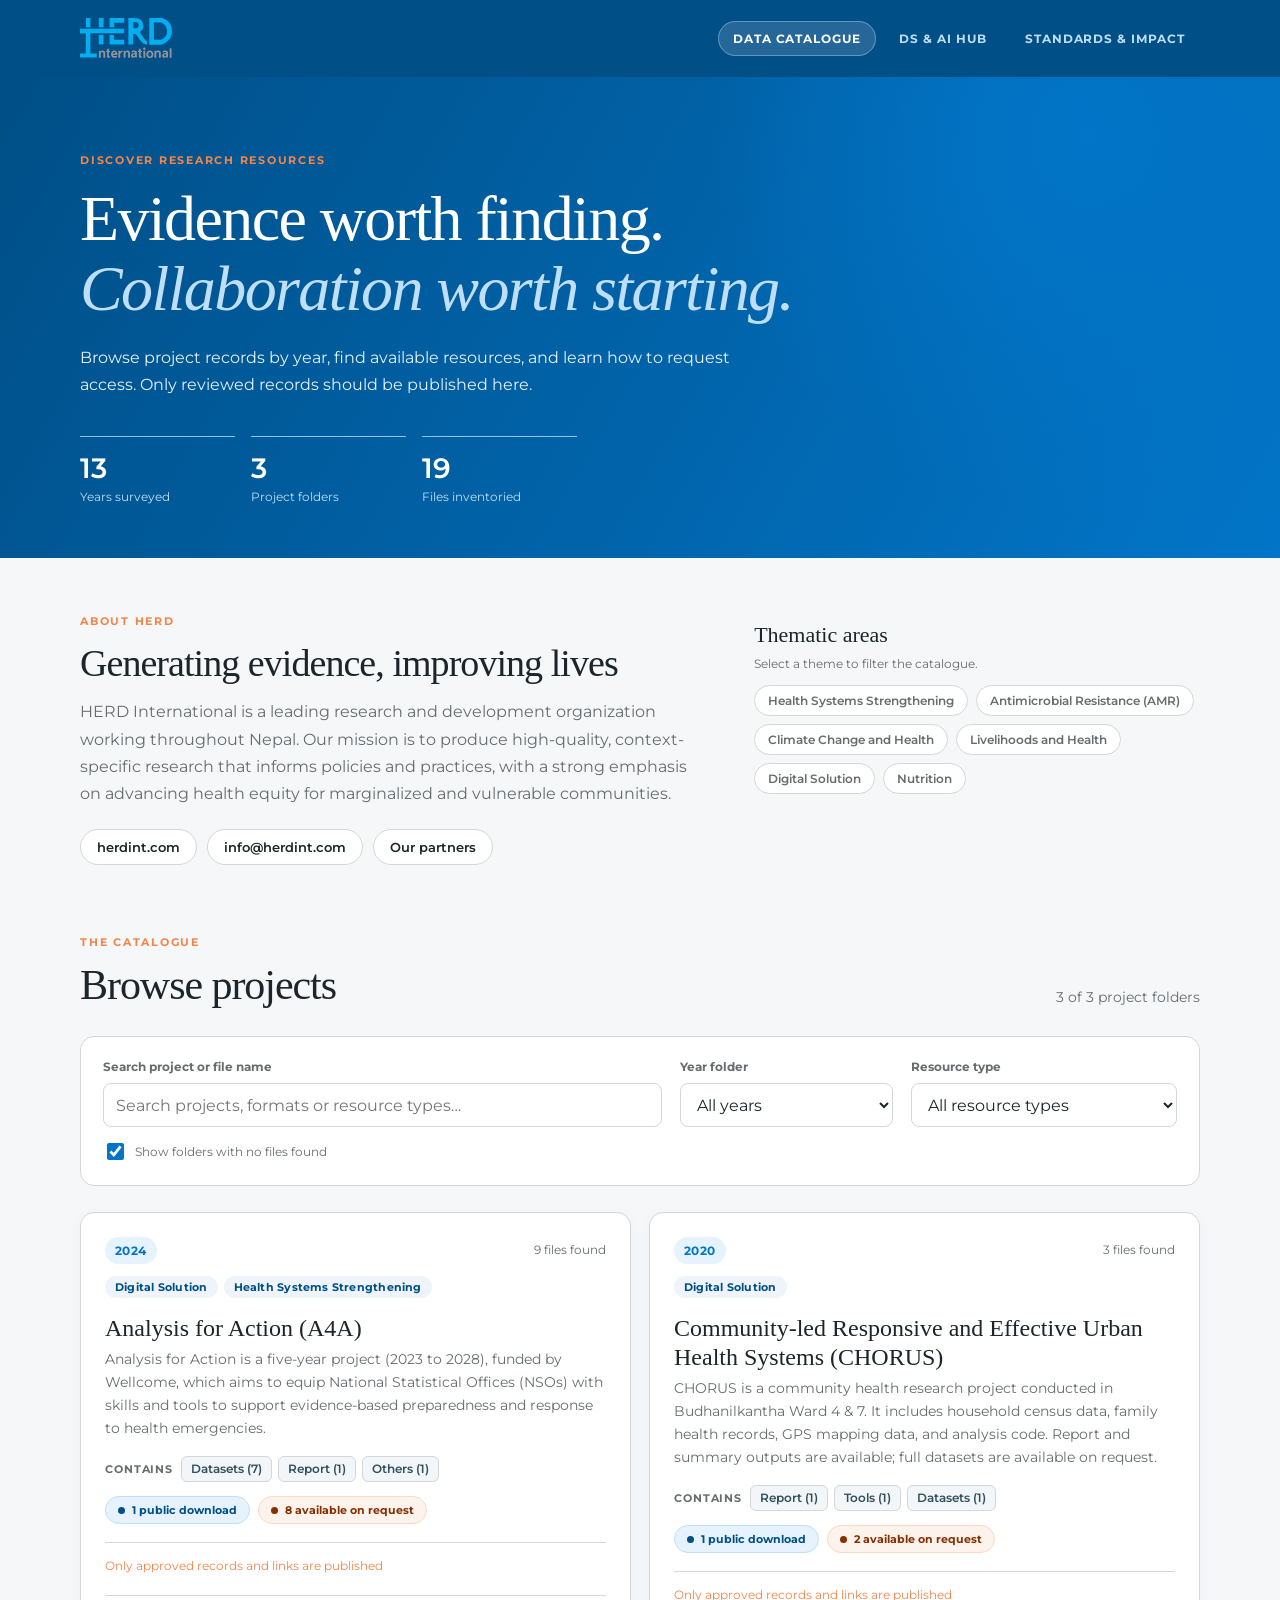
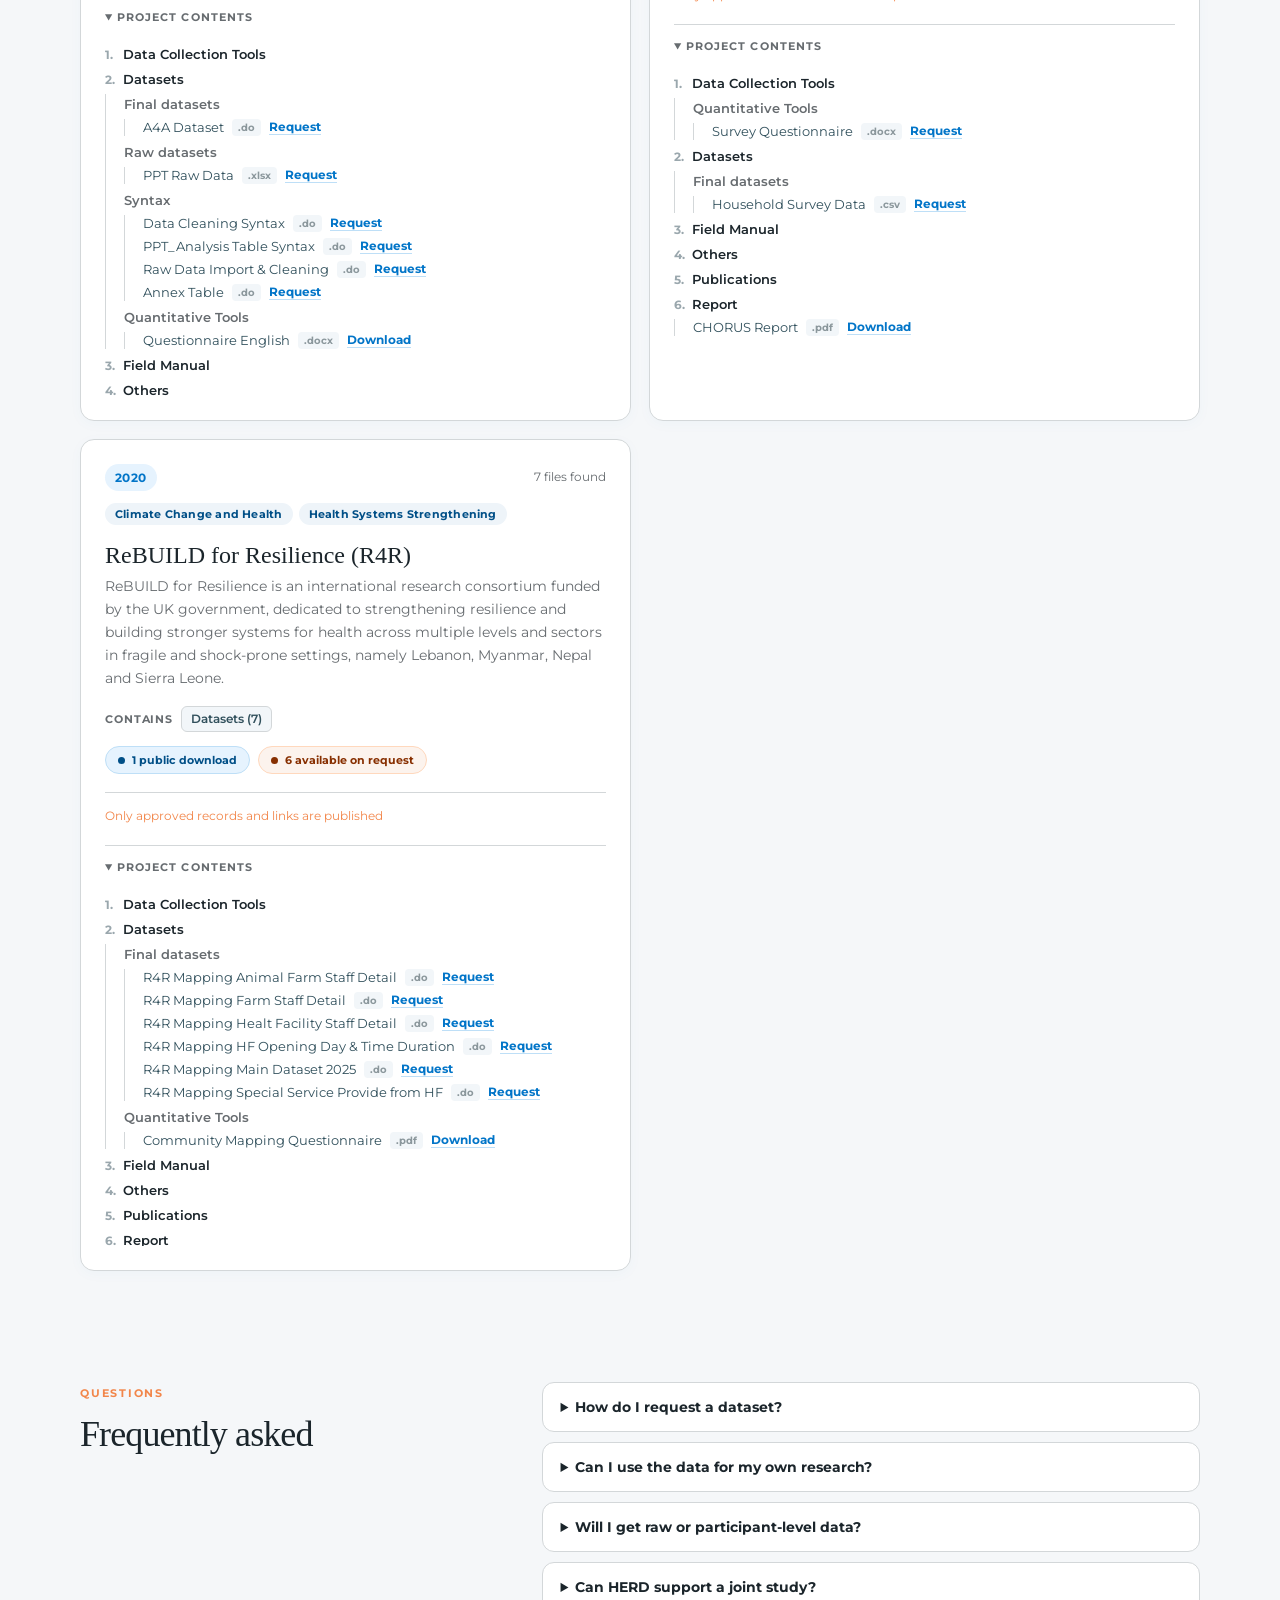
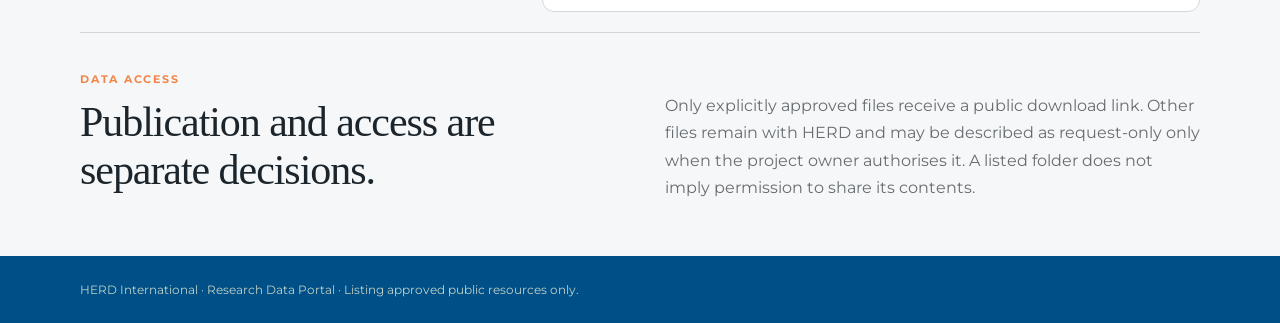
==== commit b95f2b0c: "Update index.html" ====
--- a/index.html
+++ b/index.html
@@ -25,6 +25,7 @@
       <nav class="site-nav" aria-label="Primary navigation">
         <a class="nav-link active" href="./index.html">Data Catalogue</a>
         <a class="nav-link" href="./learn.html">DS &amp; AI Hub</a>
+        <a class="nav-link" href="./standards.html">Standards &amp; Impact</a>
       </nav>
     </div>
   </header>
--- a/styles.css
+++ b/styles.css
@@ -815,3 +815,253 @@
     flex-direction: column;
   }
 }
+
+/* --- Header Navigation & DS/AI Hub Page --- */
+.brand-home {
+  display: inline-flex;
+  align-items: center;
+}
+
+.site-nav {
+  display: flex;
+  align-items: center;
+  gap: 8px;
+  flex-wrap: wrap;
+}
+
+.nav-link {
+  color: #bedff7;
+  text-decoration: none;
+  font-size: 12px;
+  font-weight: 700;
+  text-transform: uppercase;
+  letter-spacing: 0.08em;
+  padding: 9px 14px;
+  border-radius: 999px;
+  border: 1px solid transparent;
+  transition: all 0.2s ease;
+}
+
+.nav-link:hover {
+  color: var(--white);
+  border-color: rgba(190, 223, 247, 0.35);
+}
+
+.nav-link.active {
+  background: rgba(255, 255, 255, 0.14);
+  color: var(--white);
+  border-color: rgba(190, 223, 247, 0.4);
+}
+
+.hero-actions {
+  display: flex;
+  flex-wrap: wrap;
+  gap: 10px;
+  margin-top: 28px;
+}
+
+.hero-btn {
+  display: inline-block;
+  text-decoration: none;
+  font-size: 13px;
+  font-weight: 600;
+  padding: 10px 18px;
+  border-radius: 999px;
+  border: 1px solid rgba(190, 223, 247, 0.45);
+  color: var(--white);
+  background: rgba(0, 47, 84, 0.25);
+}
+
+.hero-btn.primary {
+  background: var(--white);
+  color: var(--pine-dark);
+  border-color: var(--white);
+}
+
+.pillar-grid {
+  display: grid;
+  grid-template-columns: repeat(3, minmax(0, 1fr));
+  gap: 18px;
+  margin-top: 24px;
+}
+
+.pillar-topics {
+  margin: 0;
+  padding-left: 18px;
+  color: var(--ink);
+  font-size: 13px;
+  line-height: 1.65;
+}
+
+.pillar-topics li {
+  margin: 5px 0;
+}
+
+.codelab-section {
+  padding-top: 10px;
+  padding-bottom: 12px;
+}
+
+.lab-topics {
+  display: flex;
+  flex-wrap: wrap;
+  gap: 8px;
+  margin: 22px 0 18px;
+}
+
+.lab-card {
+  background: var(--white);
+  border: 1px solid var(--line);
+  border-radius: 14px;
+  padding: 24px;
+  box-shadow: 0 3px 14px #0275c808;
+}
+
+.lab-header {
+  display: flex;
+  justify-content: space-between;
+  align-items: flex-start;
+  gap: 20px;
+  flex-wrap: wrap;
+}
+
+.lab-header h3 {
+  font-family: Georgia, serif;
+  font-size: 24px;
+  font-weight: 500;
+  margin: 12px 0 8px;
+}
+
+.lang-tabs {
+  display: inline-flex;
+  background: #f2f6f9;
+  border: 1px solid var(--line);
+  border-radius: 10px;
+  padding: 4px;
+  gap: 4px;
+}
+
+.lang-tab {
+  border: 0;
+  background: transparent;
+  color: var(--muted);
+  font-size: 12px;
+  font-weight: 700;
+  padding: 8px 14px;
+  border-radius: 7px;
+  cursor: pointer;
+}
+
+.lang-tab.active {
+  background: var(--pine);
+  color: var(--white);
+}
+
+.code-shell {
+  margin-top: 16px;
+  border-radius: 12px;
+  overflow: hidden;
+  border: 1px solid #1e3242;
+  background: #10202b;
+}
+
+.code-bar {
+  display: flex;
+  justify-content: space-between;
+  align-items: center;
+  padding: 10px 16px;
+  background: #0b1720;
+  border-bottom: 1px solid #1e3242;
+}
+
+.code-filename {
+  font-family: "JetBrains Mono", Consolas, monospace;
+  font-size: 12px;
+  color: #9ecae9;
+}
+
+.copy-btn {
+  background: #1a3346;
+  color: var(--white);
+  border: 1px solid #2b4e68;
+  border-radius: 6px;
+  padding: 5px 12px;
+  font-size: 11.5px;
+  font-weight: 600;
+  cursor: pointer;
+}
+
+.copy-btn:hover {
+  background: var(--pine);
+  border-color: var(--pine);
+}
+
+.code-block {
+  margin: 0;
+  padding: 18px;
+  overflow-x: auto;
+  font-family: "JetBrains Mono", Consolas, monospace;
+  font-size: 13px;
+  line-height: 1.65;
+  color: #e6f1f8;
+}
+
+.lab-notes {
+  display: grid;
+  grid-template-columns: repeat(2, minmax(0, 1fr));
+  gap: 18px;
+  margin-top: 18px;
+  padding-top: 16px;
+  border-top: 1px solid var(--line);
+  font-size: 13.5px;
+}
+
+.lab-notes strong {
+  display: block;
+  color: var(--pine-dark);
+  margin-bottom: 4px;
+}
+
+.lab-notes p {
+  margin: 0;
+  color: var(--muted);
+  line-height: 1.6;
+}
+
+.tool-filters {
+  margin: 22px 0 18px;
+}
+
+.tool-grid {
+  display: grid;
+  grid-template-columns: repeat(3, minmax(0, 1fr));
+  gap: 18px;
+}
+
+.tool-card {
+  display: flex;
+  flex-direction: column;
+}
+
+.tool-card .project-desc {
+  flex: 1;
+}
+
+.tool-link {
+  align-self: flex-start;
+}
+
+@media (max-width: 960px) {
+  .pillar-grid,
+  .tool-grid {
+    grid-template-columns: repeat(2, minmax(0, 1fr));
+  }
+}
+
+@media (max-width: 720px) {
+  .pillar-grid,
+  .tool-grid,
+  .lab-notes {
+    grid-template-columns: 1fr;
+  }
+}
